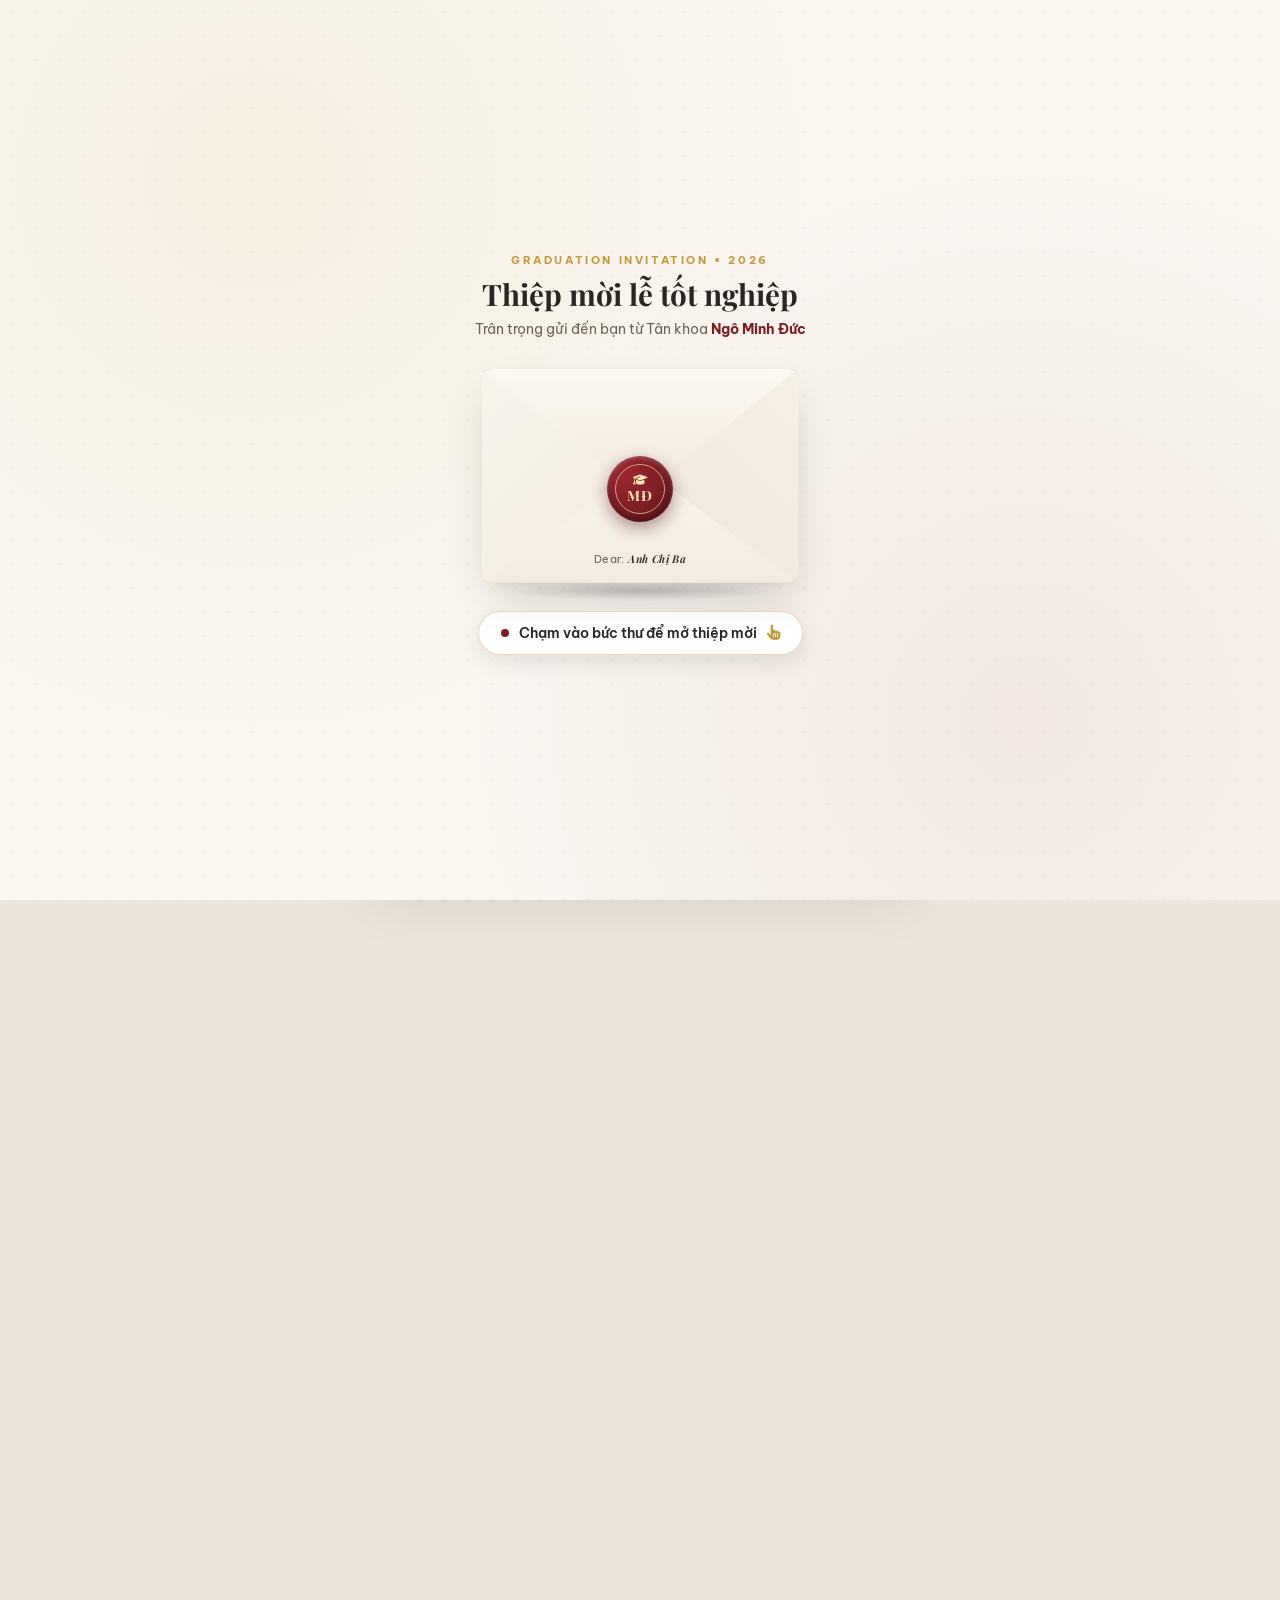
==== anh-chi-ba/index.html @ f5116309 "Tao trang rieng cho Anh Chi Ba va cap nhat trang Anh Chi lon tuoi" ====
<!DOCTYPE html>
<html lang="vi">
<head>
  <meta charset="UTF-8">
  <meta name="viewport" content="width=device-width, initial-scale=1.0, maximum-scale=5.0">
  <title>Thiệp mời lễ tốt nghiệp - Ngô Minh Đức</title>

  <!-- Meta SEO & Khung xem trước liên kết (OpenGraph cho Zalo, Messenger, Facebook, iMessage) -->
  <meta name="description" content="Bốn năm thanh xuân khép lại trong một khoảnh khắc chuyển tua. Trân trọng kính mời Thầy Cô, Gia đình & Bạn bè đến chung vui cùng Tân khoa Ngô Minh Đức tại Đại học HUTECH.">
  <meta name="author" content="Ngô Minh Đức">
  
  <!-- ================================================================================== -->
  <!-- CẤU HÌNH HIỂN THỊ KHUNG XEM TRƯỚC (LINK PREVIEW) TRÊN ZALO, MESSENGER, FACEBOOK:    -->
  <!-- Khi gửi link thiệp lên Zalo/Messenger, hệ thống sẽ tự động hiện khung đẹp như mẫu. -->
  <!-- ================================================================================== -->
  <link rel="canonical" href="https://ngominhduc0203.github.io/thiepmoi-totnghiep/anh-chi-ba/">
  <meta property="og:type" content="website">
  <meta property="og:url" content="https://ngominhduc0203.github.io/thiepmoi-totnghiep/anh-chi-ba/">
  <!-- Dòng 1: Tiêu đề in đậm -->
  <meta property="og:title" content="Graduation Ceremony Ngô Minh Đức | Thiệp mời lễ tốt nghiệp">
  <!-- Dòng 2: Nội dung mô tả ngắn gọn, ý nghĩa -->
  <meta property="og:description" content="Bốn năm thanh xuân khép lại trong một khoảnh khắc chuyển tua. Trân trọng kính mời bạn đến chung vui cùng Minh Đức!">
  <!-- Dòng 3: Tên hiển thị nguồn website -->
  <meta property="og:site_name" content="Thiệp mời lễ tốt nghiệp • Minh Đức K22">
  <!-- Ảnh banner đại diện bức thư tỉ lệ chuẩn 1200x630 hiển thị rộng ngang cân đối (không bị hẹp 1 bên) -->
  <meta property="og:image" content="https://ngominhduc0203.github.io/thiepmoi-totnghiep/images/buc-thu-banner.jpg?v=2026112605">
  <meta property="og:image:secure_url" content="https://ngominhduc0203.github.io/thiepmoi-totnghiep/images/buc-thu-banner.jpg?v=2026112605">
  <meta property="og:image:type" content="image/jpeg">
  <meta property="og:image:width" content="1200">
  <meta property="og:image:height" content="630">
  <meta property="og:image:alt" content="Bức thư mời lễ tốt nghiệp - Tân khoa Ngô Minh Đức">

  <!-- Thẻ hỗ trợ Twitter / Telegram / iMessage -->
  <meta name="twitter:card" content="summary_large_image">
  <meta name="twitter:url" content="https://ngominhduc0203.github.io/thiepmoi-totnghiep/anh-chi-ba/">
  <meta name="twitter:title" content="Graduation Ceremony Ngô Minh Đức | Thiệp mời lễ tốt nghiệp">
  <meta name="twitter:description" content="Bốn năm thanh xuân khép lại trong một khoảnh khắc chuyển tua. Trân trọng kính mời bạn đến chung vui cùng Minh Đức!">
  <meta name="twitter:image" content="https://ngominhduc0203.github.io/thiepmoi-totnghiep/images/buc-thu-banner.jpg?v=2026112605">

  <!-- Favicon -->
  <link rel="icon" href="data:image/svg+xml,<svg xmlns=%22http://www.w3.org/2000/svg%22 viewBox=%220 0 100 100%22><text y=%22.9em%22 font-size=%2290%22>🎓</text></svg>">

  <!-- Google Fonts: Be Vietnam Pro + Playfair Display + Cormorant Garamond + Caveat -->
  <link rel="preconnect" href="https://fonts.googleapis.com">
  <link rel="preconnect" href="https://fonts.gstatic.com" crossorigin>
  <link href="https://fonts.googleapis.com/css2?family=Be+Vietnam+Pro:ital,wght@0,300;0,400;0,500;0,600;0,700;1,400&family=Caveat:wght@500;600;700&family=Cormorant+Garamond:ital,wght@0,400;0,600;0,700;1,400;1,600&family=Playfair+Display:ital,wght@0,400;0,600;0,700;1,400&display=swap" rel="stylesheet">

  <!-- Font Awesome 6 Icons -->
  <link rel="stylesheet" href="https://cdnjs.cloudflare.com/ajax/libs/font-awesome/6.5.1/css/all.min.css">

  <!-- Custom Stylesheet (v=2026112702 để tránh cache CSS cũ) -->
  <link rel="stylesheet" href="../css/style.css?v=2026112702">
</head>
<body class="envelope-locked">

  <!-- Thẻ Nhạc Nền Phát Khi Mở Thiệp Mời -->
  <audio id="bgAudio" src="../audio/nhac-nen.mp3" preload="auto" loop playsinline></audio>

  <!-- Nút Điều Khiển Bật / Tắt Nhạc Nền (Floating Music Button) -->
  <button type="button" id="audioControl" class="audio-control-btn" aria-label="Bật/Tắt nhạc nền" title="Bật / Tắt nhạc nền">
    <div class="music-disc-body">
      <span class="music-disc-icon">
        <i class="fa-solid fa-music"></i>
      </span>
    </div>
    <span class="music-wave-note note-1">♪</span>
    <span class="music-wave-note note-2">♫</span>
  </button>

  <!-- ======================================================== -->
  <!-- MÀN HÌNH PHONG BÌ BỨC THƯ CHỜ MỞ THIỆP (ENVELOPE INTRO)  -->
  <!-- Khách bấm vào phong bì sẽ mở nắp & hiện ra thiệp mời     -->
  <!-- ======================================================== -->
  <div id="envelopeOverlay" class="envelope-overlay" role="dialog" aria-modal="true" aria-label="Bấm để mở thiệp mời tốt nghiệp">
    <div class="envelope-stage">
      
      <!-- Tiêu đề nhỏ phía trên bức thư -->
      <div class="envelope-top-caption">
        <span class="envelope-kicker">GRADUATION INVITATION • 2026</span>
        <h2 class="envelope-heading">Thiệp mời lễ tốt nghiệp</h2>
        <p class="envelope-subheading">Trân trọng gửi đến bạn từ Tân khoa <strong>Ngô Minh Đức</strong></p>
      </div>

      <!-- Khối Bức Thư 3D (Interactive Envelope) -->
      <div id="envelopeCard" class="envelope-wrapper" tabindex="0" role="button" aria-label="Bấm vào bức thư để mở thiệp mời">
        <div class="envelope-shadow"></div>

        <div class="envelope-body">
          <!-- Mặt trong nền phong bì -->
          <div class="envelope-back"></div>

          <!-- Tấm thiệp bên trong nhú nhẹ lên khi mở nắp -->
          <div class="envelope-inner-card">
            <div class="inner-card-border">
              <img src="../images/logo-hutech.png" alt="Logo HUTECH" class="inner-card-logo">
              <span class="inner-card-tag">HUTECH UNIVERSITY • K22</span>
              <p class="inner-card-cursive">Minh Đức's</p>
              <p class="inner-card-title">GRADUATION</p>
              <p class="inner-card-date">19 . 12 . 2026</p>
            </div>
          </div>

          <!-- Nếp gấp 2 bên và mặt trước dưới phong bì -->
          <div class="envelope-pocket-left"></div>
          <div class="envelope-pocket-right"></div>
          <div class="envelope-pocket-bottom">
            <span class="envelope-pocket-to">Dear: <em>Anh Chị Ba</em></span>
          </div>

          <!-- Nắp phong bì (Lật mở 3D lên trên) -->
          <div class="envelope-flap"></div>

          <!-- Con dấu sáp đỏ đô ở chính giữa (Wax Seal) -->
          <div class="wax-seal-btn" aria-hidden="true">
            <div class="wax-seal-ring">
              <span class="wax-seal-icon"><i class="fa-solid fa-graduation-cap"></i></span>
              <span class="wax-seal-text">MĐ</span>
            </div>
          </div>
        </div>
      </div>

      <!-- Hướng dẫn bấm mở -->
      <button type="button" id="openEnvelopeBtn" class="envelope-open-prompt">
        <span class="prompt-pulse-dot"></span>
        <span>Chạm vào bức thư để mở thiệp mời</span>
        <i class="fa-solid fa-hand-pointer prompt-hand-icon"></i>
      </button>

    </div>
  </div>

  <!-- Mobile Wrapper Container -->
  <div class="invitation-container">

    <!-- ======================================================== -->
    <!-- PHẦN 1: THIỆP MỜI CHÍNH VỚI BĂNG RÔN PHỦ XUỐNG (HERO)   -->
    <!-- Thiết kế theo mẫu tham khảo: Băng rôn thả dọc bên phải   -->
    <!-- ======================================================== -->
    <header class="formal-card-section" id="hero">
      
      <!-- KHUNG VIỀN HOA VĂN GÓC VÀNG KIM CỔ ĐIỂN (THEO ẢNH MẪU) -->
      <div class="card-ornate-frame" aria-hidden="true">
        <svg width="0" height="0" style="position:absolute;overflow:hidden;">
          <defs>
            <symbol id="gold-corner-flourish" viewBox="0 0 80 80">
              <path d="M5 62 C5 44 4 20 6 7 C20 5 44 5 62 5" stroke="#CFA355" stroke-width="1.6" stroke-linecap="round" fill="none"/>
              <path d="M11 50 L11 11 L50 11" stroke="#CFA355" stroke-width="0.9" stroke-opacity="0.65" fill="none"/>
              <path d="M11 11 C18 13 24 19 26 26 C19 24 13 18 11 11 Z" fill="#CFA355" fill-opacity="0.82"/>
              <path d="M6 25 C12 24 16 29 14 35 C12 39 7 38 9 32" stroke="#CFA355" stroke-width="1.35" stroke-linecap="round" fill="none"/>
              <path d="M6 42 C11 44 13 49 9 53" stroke="#CFA355" stroke-width="1.2" stroke-linecap="round" fill="none"/>
              <circle cx="9.5" cy="59" r="1.6" fill="#CFA355"/>
              <path d="M25 6 C24 12 29 16 35 14 C39 12 38 7 32 9" stroke="#CFA355" stroke-width="1.35" stroke-linecap="round" fill="none"/>
              <path d="M42 6 C44 11 49 13 53 9" stroke="#CFA355" stroke-width="1.2" stroke-linecap="round" fill="none"/>
              <circle cx="59" cy="9.5" r="1.6" fill="#CFA355"/>
              <path d="M21 15 C27 15 31 18 31 23" stroke="#CFA355" stroke-width="1" stroke-linecap="round" fill="none"/>
              <path d="M15 21 C15 27 18 31 23 31" stroke="#CFA355" stroke-width="1" stroke-linecap="round" fill="none"/>
            </symbol>
            <symbol id="gold-sparkle-star" viewBox="0 0 60 60">
              <line x1="30" y1="2" x2="30" y2="58" stroke="#D9B166" stroke-width="0.8" stroke-opacity="0.45"/>
              <line x1="2" y1="30" x2="58" y2="30" stroke="#D9B166" stroke-width="0.8" stroke-opacity="0.45"/>
              <path d="M30 20 Q31.5 28.5 40 30 Q31.5 31.5 30 40 Q28.5 31.5 20 30 Q28.5 28.5 30 20 Z" fill="#D9B166" fill-opacity="0.72"/>
            </symbol>
          </defs>
        </svg>

        <div class="frame-border-inner"></div>
        <svg class="corner-flourish corner-tl" viewBox="0 0 80 80"><use href="#gold-corner-flourish"/></svg>
        <svg class="corner-flourish corner-tr" viewBox="0 0 80 80"><use href="#gold-corner-flourish"/></svg>
        <svg class="corner-flourish corner-bl" viewBox="0 0 80 80"><use href="#gold-corner-flourish"/></svg>
        <svg class="corner-flourish corner-br" viewBox="0 0 80 80"><use href="#gold-corner-flourish"/></svg>
        <svg class="frame-sparkle sparkle-left" viewBox="0 0 60 60"><use href="#gold-sparkle-star"/></svg>
        <svg class="frame-sparkle sparkle-bottom" viewBox="0 0 60 60"><use href="#gold-sparkle-star"/></svg>
      </div>

      <!-- DẢI BĂNG RÔN PHỦ DỌC XUỐNG BÊN PHẢI (NHƯ ẢNH MẪU) -->
      <aside class="hanging-sash reveal" aria-label="Dải băng tốt nghiệp K22 - Ngô Minh Đức">
        <div class="hanging-sash-ribbon">
          <!-- Biểu tượng ngôi sao ✦ -->
          <div class="sash-top-star">✦</div>
          
          <!-- Huy hiệu HUTECH trên dải băng -->
          <div class="sash-seal">
            <i class="fa-solid fa-graduation-cap"></i>
          </div>
          <span class="sash-school-label">HUTECH</span>

          <!-- Chữ dọc: TÊN TÂN KHOA NGÔ MINH ĐỨC -->
          <div class="sash-vertical-names-wrap">
            <span class="sash-name-vertical">NGÔ MINH ĐỨC</span>
          </div>

          <!-- Chữ dọc nhỏ: Ngành học -->
          <div class="sash-degree-wrap">
            <span class="sash-degree-vertical">Bachelor's Degree in IT • K22</span>
          </div>

          <!-- Nơ/Họa tiết ở đuôi chữ V -->
          <div class="sash-bottom-bow">
            <i class="fa-solid fa-ribbon"></i>
          </div>
        </div>
      </aside>

      <!-- NỘI DUNG TẤM THIỆP PHÍA BÊN TRÁI -->
      <div class="formal-card-content">
        <!-- Logo & Tên Trường -->
        <div class="school-header reveal">
          <!-- Logo HUTECH chính thức do bạn cung cấp -->
          <img src="../images/logo-hutech.png" alt="Logo Đại học HUTECH" class="school-logo-img">
          <div class="school-title-text">
            <h2 class="school-vn">TRƯỜNG ĐẠI HỌC CÔNG NGHỆ TP.HCM</h2>
            <p class="school-en">HUTECH UNIVERSITY</p>
          </div>
        </div>

        <!-- Lời gửi trân trọng -->
        <div class="card-salutation reveal reveal-delay-1">
          <span class="dear-label">Dear</span>
          <span class="recipients-name">Anh Chị Ba</span>
          <div class="dashed-line"></div>
        </div>

        <p class="invite-subtext reveal reveal-delay-1">Thân mời bạn đến dự</p>

        <!-- Tiêu đề Lễ tốt nghiệp (Graduation Ceremony) -->
        <div class="ceremony-headline reveal reveal-delay-2">
          <span class="cursive-name">Minh Đức's</span>
          <h1 class="bold-ceremony-title">GRADUATION</h1>
          <p class="ceremony-year">Ceremony 2026</p>
        </div>

        <!-- Khung thời gian & địa điểm (Theo đúng bố cục ảnh mẫu) -->
        <div class="ceremony-details-box">
          <div class="detail-block reveal reveal-delay-3">
            <span class="block-tag">VÀO LÚC</span>
            <p class="block-main time-range">08:30 SÁNG</p>
            <p class="block-sub day-name">THỨ BẢY</p>
            <p class="block-date">19.12.2026</p>
          </div>

          <div class="detail-block reveal reveal-delay-4">
            <span class="block-tag">TẠI</span>
            <p class="block-main venue-name">KHU E — ĐẠI HỌC HUTECH</p>
            <p class="block-address">10/80c Song Hành Xa Lộ Hà Nội, Tăng Nhơn Phú, TP. Hồ Chí Minh</p>
          </div>
        </div>

        <!-- Lời nhắn chân thành -->
        <p class="invitation-card-note reveal reveal-delay-5">
          "Sự hiện diện và những lời chúc tốt đẹp của bạn sẽ làm cho ngày này trở nên đáng nhớ hơn bao giờ hết!"
        </p>
      </div>
    </header>


    <!-- ======================================================== -->
    <!-- PHẦN 2: ẢNH CHÂN DUNG TỐT NGHIỆP THEO KHUNG MẪU POLAROID -->
    <!-- ======================================================== -->
    <section class="portrait-showcase-section" id="portrait-section">
      
      <!-- Khung ảnh Polaroid cao cấp theo mẫu tham khảo -->
      <div class="polaroid-vintage-container reveal">
        <!-- Băng dính Washi Tape góc trên bên phải -->
        <div class="washi-tape-strip tape-top-right"></div>
        <!-- Băng dính Washi Tape góc dưới bên trái -->
        <div class="washi-tape-strip tape-bottom-left"></div>

        <!-- Trái tim vẽ tay góc dưới bên trái -->
        <div class="doodle-heart-left">
          <svg viewBox="0 0 24 24" width="24" height="24" fill="none" stroke="#2C2623" stroke-width="1.8" stroke-linecap="round" stroke-linejoin="round">
            <path d="M20.84 4.61a5.5 5.5 0 0 0-7.78 0L12 5.67l-1.06-1.06a5.5 5.5 0 0 0-7.78 7.78l1.06 1.06L12 21.23l7.78-7.78 1.06-1.06a5.5 5.5 0 0 0 0-7.78z"></path>
          </svg>
        </div>

        <div class="polaroid-card-vintage">
          <!-- Dòng chữ dọc bên lề trái -->
          <div class="polaroid-left-sidebar">
            <span class="polaroid-vertical-caption">YOU'RE INVITED TO CELEBRATE A MILESTONE WORTH REMEMBERING.</span>
          </div>

          <!-- Khung ảnh chân dung chính -->
          <div class="polaroid-photo-inner">
            <img src="../images/chan-dung.jpg" alt="Chân dung Tân khoa Ngô Minh Đức" class="polaroid-vintage-img" loading="eager">
          </div>

          <!-- Chữ viết tay & Con dấu bưu điện ở lề dưới -->
          <div class="polaroid-bottom-bar">
            <div class="handwritten-wishes">
              <span class="handwritten-line-1">new chapter,</span>
              <span class="handwritten-line-2">new adventures <span class="caption-heart">♡</span></span>
              <span class="handwritten-sub">Tân khoa Ngô Minh Đức • K22 HUTECH</span>
            </div>

            <!-- Con dấu bưu điện tròn (The Next Chapter Awaits • 2026) -->
            <div class="graduation-postal-stamp" aria-label="Con dấu tốt nghiệp 2026">
              <svg viewBox="0 0 100 100" class="postal-stamp-svg">
                <!-- Vòng tròn ngoài nét đứt và vòng trong nét liền -->
                <circle cx="50" cy="50" r="47" fill="none" stroke="#2C2623" stroke-width="1.5" stroke-dasharray="3 2"/>
                <circle cx="50" cy="50" r="41.5" fill="none" stroke="#2C2623" stroke-width="1.1"/>
                
                <!-- Chữ uốn cong: THE NEXT CHAPTER -->
                <path id="stampTextTop" d="M 16,50 A 34,34 0 1,1 84,50" fill="none"/>
                <text font-size="7.5" font-family="'Be Vietnam Pro', sans-serif" font-weight="700" letter-spacing="1.4" fill="#2C2623">
                  <textPath href="#stampTextTop" startOffset="50%" text-anchor="middle">
                    THE NEXT CHAPTER
                  </textPath>
                </text>

                <!-- Chữ uốn cong: AWAITS -->
                <path id="stampTextBottom" d="M 84,50 A 34,34 0 0,1 16,50" fill="none"/>
                <text font-size="7.8" font-family="'Be Vietnam Pro', sans-serif" font-weight="700" letter-spacing="2" fill="#2C2623">
                  <textPath href="#stampTextBottom" startOffset="50%" text-anchor="middle">
                    AWAITS
                  </textPath>
                </text>

                <!-- Hai vạch ngang & class of 2026 -->
                <line x1="24" y1="40" x2="76" y2="40" stroke="#2C2623" stroke-width="0.9"/>
                <text x="50" y="37" text-anchor="middle" font-size="6.5" font-family="'Playfair Display', serif" font-style="italic" fill="#2C2623">class of</text>
                <text x="50" y="58" text-anchor="middle" font-size="17" font-family="'Playfair Display', serif" font-weight="700" letter-spacing="1" fill="#2C2623">2026</text>
                <line x1="24" y1="63" x2="76" y2="63" stroke="#2C2623" stroke-width="0.9"/>
                
                <!-- Ngôi sao nhỏ hai bên -->
                <text x="20" y="53" font-size="6" fill="#2C2623">★</text>
                <text x="76" y="53" font-size="6" fill="#2C2623">★</text>
              </svg>
            </div>
          </div>
        </div>
      </div>

      <!-- Lời ngỏ chân thành -->
      <div class="invitation-letter reveal">
        <div class="letter-stamp reveal">
          <i class="fa-solid fa-envelope-open-text"></i>
        </div>
        <p class="section-badge reveal reveal-delay-1">THƯ MỜI</p>
        <h3 class="section-title reveal reveal-delay-1">Lời ngỏ chân thành</h3>
        <div class="divider-ornament reveal reveal-delay-2">
          <span></span><i class="fa-solid fa-feather-pointed"></i><span></span>
        </div>
        <div class="letter-content">
          <p class="reveal">
            Em xin gửi lời cảm ơn và lòng biết ơn sâu sắc nhất từ tận đáy lòng đến Anh Chị Ba!
          </p>
          <p class="reveal reveal-delay-1">
            Suốt những năm tháng qua, ngoài Ba Mẹ ra thì Anh Chị Ba chính là điểm tựa lớn nhất của em. Cảm ơn Anh Chị đã luôn thương em, cùng Ba Mẹ lo lắng, bảo bọc, chỉ bảo và giúp đỡ em hết lòng cả về vật chất lẫn tinh thần để em có thể yên tâm học hành đến ngày hôm nay.
          </p>
          <p class="highlight-invitation reveal reveal-delay-2">
            Tấm bằng tốt nghiệp này không chỉ là nỗ lực của riêng em, mà còn là công sức và sự hy sinh thầm lặng của Anh Chị Ba dành cho đứa em này. Ngày vui trọng đại của cuộc đời em, em chỉ mong có Anh Chị Ba ở bên để cùng chia sẻ niềm tự hào và hạnh phúc này!
          </p>
        </div>
      </div>

      <!-- ============================================== -->
      <!-- KHUÔN HÌNH THỜI GIAN & LỊCH KỶ NIỆM (CALENDAR) -->
      <!-- Có đường kẻ đứt khúc kiểu cuống vé trên & dưới -->
      <!-- ============================================== -->
      <div class="ceremony-calendar-widget reveal">
        
        <!-- Đường kẻ đứt khúc & rãnh khuyết hai bên ở phía trên -->
        <div class="ticket-perforation ticket-perforation-top" aria-hidden="true">
          <span class="ticket-notch notch-left"></span>
          <span class="ticket-dashed-line"></span>
          <span class="ticket-notch notch-right"></span>
        </div>

        <div class="calendar-ticket-body">
          <!-- Thanh Time to Fly phía trên -->
          <div class="calendar-flight-banner reveal">
            <div class="flight-banner-left">
              <span class="flight-icon"><i class="fa-solid fa-plane-departure"></i></span>
              <div class="flight-banner-divider"></div>
              <div class="flight-banner-text">
                <span class="flight-title">TIME TO FLY</span>
                <span class="flight-subtitle">TOWARDS MY FUTURE</span>
              </div>
            </div>
            <div class="flight-banner-right">
              <span class="flight-symbol heart-symbol"><i class="fa-regular fa-heart"></i></span>
              <span class="flight-symbol star-symbol"><i class="fa-regular fa-star"></i></span>
            </div>
          </div>

          <!-- Cột hiển thị Ngày & Giờ với biểu tượng tròn -->
          <div class="event-time-showcase">
            <!-- Cột Ngày -->
            <div class="time-showcase-col reveal reveal-delay-1">
              <div class="time-col-icon-circle">
                <i class="fa-regular fa-calendar-check"></i>
              </div>
              <span class="time-col-tag">NGÀY</span>
              <p class="time-col-day">Thứ Bảy</p>
              <p class="time-col-date">19.12.2026</p>
            </div>

            <!-- Cột Giờ -->
            <div class="time-showcase-col reveal reveal-delay-2">
              <div class="time-col-icon-circle">
                <i class="fa-regular fa-clock"></i>
              </div>
              <span class="time-col-tag">GIỜ</span>
              <p class="time-col-day">Buổi Sáng</p>
              <p class="time-col-date">08:30</p>
            </div>
          </div>

          <!-- Tờ Lịch Tháng 12 / 2026 -->
          <div class="month-calendar-sheet reveal reveal-delay-2">
            <div class="month-sheet-header">
              <h4 class="month-title">Tháng 12 / 2026</h4>
            </div>
            <div class="month-sheet-divider"></div>

            <!-- Hàng Thứ (T2 đến CN) -->
            <div class="calendar-grid-weekdays">
              <span>T2</span>
              <span>T3</span>
              <span>T4</span>
              <span>T5</span>
              <span>T6</span>
              <span>T7</span>
              <span>CN</span>
            </div>

            <!-- Lưới các ngày trong tháng 12/2026 (Ngày 1 là Thứ Ba) -->
            <div class="calendar-grid-days">
              <!-- Tuần 1: Ngày 1 rơi vào Thứ Ba -->
              <span class="cal-day cal-empty"></span>
              <span class="cal-day">1</span>
              <span class="cal-day">2</span>
              <span class="cal-day">3</span>
              <span class="cal-day">4</span>
              <span class="cal-day">5</span>
              <span class="cal-day">6</span>

              <!-- Tuần 2 -->
              <span class="cal-day">7</span>
              <span class="cal-day">8</span>
              <span class="cal-day">9</span>
              <span class="cal-day">10</span>
              <span class="cal-day">11</span>
              <span class="cal-day">12</span>
              <span class="cal-day">13</span>

              <!-- Tuần 3: Ngày 19 Thứ Bảy có Trái Tim đánh dấu -->
              <span class="cal-day">14</span>
              <span class="cal-day">15</span>
              <span class="cal-day">16</span>
              <span class="cal-day">17</span>
              <span class="cal-day">18</span>
              <span class="cal-day cal-special-day" title="Ngày Lễ Tốt Nghiệp 19/12/2026">
                <span class="cal-heart-badge">
                  <svg viewBox="0 0 32 32" class="cal-heart-svg">
                    <path d="M16 28.5 C16 28.5 2.5 19.5 2.5 10.5 A 7 7 0 0 1 16 7 A 7 7 0 0 1 29.5 10.5 C 29.5 19.5 16 28.5 16 28.5 Z"/>
                  </svg>
                  <span class="cal-heart-text">19</span>
                </span>
              </span>
              <span class="cal-day">20</span>

              <!-- Tuần 4 -->
              <span class="cal-day">21</span>
              <span class="cal-day">22</span>
              <span class="cal-day">23</span>
              <span class="cal-day">24</span>
              <span class="cal-day">25</span>
              <span class="cal-day">26</span>
              <span class="cal-day">27</span>

              <!-- Tuần 5 -->
              <span class="cal-day">28</span>
              <span class="cal-day">29</span>
              <span class="cal-day">30</span>
              <span class="cal-day">31</span>
              <span class="cal-day cal-empty"></span>
              <span class="cal-day cal-empty"></span>
              <span class="cal-day cal-empty"></span>
            </div>
          </div>
        </div>

        <!-- Đường kẻ đứt khúc & rãnh khuyết hai bên ở phía dưới -->
        <div class="ticket-perforation ticket-perforation-bottom" aria-hidden="true">
          <span class="ticket-notch notch-left"></span>
          <span class="ticket-dashed-line"></span>
          <span class="ticket-notch notch-right"></span>
        </div>

      </div>
    </section>

    <!-- ============================================== -->
    <!-- PHẦN 3: SỔ LƯU BÚT (GUESTBOOK)                -->
    <!-- ============================================== -->
    <section class="guestbook-section" id="guestbook">
      <div class="guestbook-header reveal">
        <p class="section-badge">GUESTBOOK</p>
        <h3 class="section-title">Sổ lưu bút</h3>
        <div class="divider-ornament">
          <span></span><i class="fa-solid fa-pen-nib"></i><span></span>
        </div>
        <p class="guestbook-desc">
          Hãy để lại những dòng nhắn nhủ, lời chúc yêu thương để tiếp thêm năng lượng cho hành trình mới của Minh Đức nhé!
        </p>
      </div>

      <!-- Thẻ Form gửi lời chúc -->
      <div class="guestbook-card reveal">
        <form id="wishForm" class="wish-form">
          <!-- Ô nhập tên -->
          <div class="form-group reveal">
            <label for="senderName" class="form-label">
              <i class="fa-regular fa-user"></i> Tên của bạn <span class="required">*</span>
            </label>
            <input 
              type="text" 
              id="senderName" 
              name="name" 
              class="form-input" 
              placeholder="Nhập tên hoặc biệt danh của bạn..." 
              required 
              maxlength="100"
              autocomplete="name"
            >
          </div>

          <!-- Ô nhập lời chúc -->
          <div class="form-group reveal reveal-delay-1">
            <div class="label-with-action">
              <label for="wishMessage" class="form-label">
                <i class="fa-regular fa-comment-dots"></i> Lời chúc của bạn <span class="required">*</span>
              </label>
              <!-- Nút gợi ý lời chúc nhanh (icon bóng đèn) -->
              <button type="button" id="quickWishBtn" class="btn-quick-suggestion" title="Xem gợi ý lời chúc hay">
                <i class="fa-regular fa-lightbulb"></i>
                <span>Gợi ý lời chúc</span>
              </button>
            </div>

            <div class="textarea-wrapper">
              <textarea 
                id="wishMessage" 
                name="message" 
                class="form-textarea" 
                placeholder="Gửi gắm những lời chúc ý nghĩa, lời động viên hoặc kỷ niệm của bạn tới Đức tại đây..." 
                required 
                maxlength="500"
                rows="4"
              ></textarea>
              <!-- Bộ đếm ký tự 0/500 -->
              <div class="char-counter">
                <span id="charCount">0</span>/500
              </div>
            </div>
          </div>

          <!-- Nút Gửi lời chúc -->
          <button type="submit" id="submitWishBtn" class="btn btn-submit reveal reveal-delay-2">
            <i class="fa-solid fa-paper-plane"></i>
            <span class="btn-text">Gửi lời chúc</span>
          </button>
        </form>

        <!-- Thông báo trạng thái gửi -->
        <div id="formAlert" class="form-alert" style="display: none;"></div>
      </div>

      <!-- Modal Gợi ý lời chúc nhanh -->
      <div id="quickWishModal" class="quick-wish-modal">
        <div class="modal-backdrop" id="modalBackdrop"></div>
        <div class="modal-dialog">
          <div class="modal-header">
            <h4><i class="fa-solid fa-lightbulb"></i> Gợi ý lời chúc tốt nghiệp</h4>
            <button type="button" class="btn-close-modal" id="closeModalBtn" aria-label="Đóng">&times;</button>
          </div>
          <div class="modal-body">
            <p class="modal-intro">Bấm vào lời chúc bên dưới để chèn nhanh vào ô nhập:</p>
            <div class="suggestions-list">
              <button type="button" class="suggestion-item">
                🎓 Chúc mừng Minh Đức đã xuất sắc cán đích 4 năm đại học! Chúc bạn sự nghiệp thăng hoa, tự tin chinh phục mọi ước mơ phía trước!
              </button>
              <button type="button" class="suggestion-item">
                ✨ Mừng ngày tân khoa! Chúc bạn bước sang chặng đường mới luôn tràn đầy nhiệt huyết, gặt hái thật nhiều thành công và may mắn!
              </button>
              <button type="button" class="suggestion-item">
                🎉 Cột mốc tuyệt vời! Tự hào về Đức rất nhiều. Chúc người bạn của tui sớm thành công và luôn vững bước trên con đường đã chọn nhé!
              </button>
              <button type="button" class="suggestion-item">
                🚀 Chúc mừng tân kỹ sư/cử nhân tài năng! Chúc công việc thuận lợi, lương thưởng rủng rỉnh và luôn giữ mãi nụ cười rạng rỡ này!
              </button>
              <button type="button" class="suggestion-item">
                🍀 4 năm thanh xuân rực rỡ đã khép lại thật trọn vẹn. Chúc Đức chân cứng đá mềm, mở ra tương lai rạng ngời và hạnh phúc!
              </button>
              <button type="button" class="suggestion-item">
                ❤️ Chúc mừng tân khoa K22 HUTECH! Luôn tự tin vào chính mình và không ngừng tỏa sáng nhé!
              </button>
            </div>
          </div>
        </div>
      </div>
    </section>

    <!-- ============================================== -->
    <!-- PHẦN: BẢN ĐỒ GOOGLE MAPS DẪN ĐƯỜNG             -->
    <!-- ============================================== -->
    <section class="map-section" id="location-map">
      <div class="map-card reveal">
        <div class="map-card-header reveal">
          <div class="map-icon-badge">
            <i class="fa-solid fa-map-location-dot"></i>
          </div>
          <div class="map-header-text">
            <span class="map-badge-tag">BẢN ĐỒ ĐỊA ĐIỂM</span>
            <h3 class="map-card-title">Chỉ đường đến buổi lễ</h3>
          </div>
        </div>

        <div class="map-location-info reveal reveal-delay-1">
          <p class="map-venue-name">Đại học HUTECH Khu E</p>
          <p class="map-venue-address">
            <i class="fa-solid fa-location-dot"></i>
            10/80c Song Hành Xa Lộ Hà Nội, Tăng Nhơn Phú, Hồ Chí Minh, Việt Nam
          </p>
        </div>

        <!-- Khung nhúng Google Maps trực tiếp -->
        <div class="map-embed-wrapper reveal reveal-delay-1">
          <iframe 
            src="https://maps.google.com/maps?q=%C4%90%E1%BA%A1i+H%E1%BB%8Dc+Hutech+Khu+E,+10/80c+Song+H%C3%A0nh+Xa+L%E1%BB%99+H%C3%A0+N%E1%BB%99i,+T%C4%83ng+Nh%C6%A1n+Ph%C3%BA,+H%E1%BB%93+Ch%C3%AD+Minh&t=&z=16&ie=UTF8&iwloc=&output=embed" 
            width="100%" 
            height="260" 
            style="border:0;" 
            allowfullscreen="" 
            loading="lazy" 
            referrerpolicy="no-referrer-when-downgrade"
            title="Bản đồ vị trí Đại học HUTECH Khu E">
          </iframe>
        </div>

        <!-- Nút mở chỉ đường trên ứng dụng Google Maps -->
        <div class="map-actions reveal reveal-delay-2">
          <a href="https://www.google.com/maps/dir/?api=1&destination=%C4%90%E1%BA%A1i+H%E1%BB%8Dc+Hutech+Khu+E,+10/80c+Song+H%C3%A0nh+Xa+L%E1%BB%99+H%C3%A0+N%E1%BB%99i,+T%C4%83ng+Nh%C6%A1n+Ph%C3%BA,+H%E1%BB%93+Ch%C3%AD+Minh" target="_blank" rel="noopener noreferrer" class="btn btn-primary btn-open-map">
            <i class="fa-solid fa-diamond-turn-right"></i>
            <span>Chỉ đường Google Maps</span>
          </a>
        </div>
      </div>
    </section>


    <!-- ============================================== -->
    <!-- PHẦN 4: CHÂN TRANG (FOOTER)                   -->
    <!-- ============================================== -->
    <footer class="footer-section" id="footer">
      <div class="footer-card reveal">
        <!-- Trích dẫn từ dải băng -->
        <div class="footer-quote-wrap reveal">
          <i class="fa-solid fa-quote-left quote-icon"></i>
          <p class="footer-quote">
            "Cảm ơn Ba Mẹ đã dành cả thanh xuân để đổi lấy tương lai cho con"
          </p>
          <span class="quote-signature">— Dải băng tốt nghiệp K22 —</span>
        </div>

        <div class="footer-message reveal reveal-delay-1">
          <p>
            Chân thành cảm ơn sự hiện diện và những tình cảm ấm áp mà quý Thầy Cô, gia đình và bạn bè đã dành cho Đức!
          </p>
        </div>

        <!-- Thông tin liên hệ nhanh -->
        <div class="quick-contact reveal reveal-delay-1">
          <span class="contact-title">KẾT NỐI VỚI ĐỨC:</span>
          <div class="contact-buttons">
            <a href="tel:0377294114" class="contact-btn" title="Gọi điện cho Minh Đức: 0377 294 114">
              <i class="fa-solid fa-phone"></i>
              <span>0377 294 114</span>
            </a>
            <a href="https://zalo.me/0377294114" target="_blank" rel="noopener noreferrer" class="contact-btn zalo-btn" title="Nhắn qua Zalo: 0377 294 114">
              <i class="fa-solid fa-comment-dots"></i>
              <span>Zalo</span>
            </a>
            <a href="https://www.facebook.com/dung.letin.3" target="_blank" rel="noopener noreferrer" class="contact-btn fb-btn" title="Facebook Minh Đức">
              <i class="fa-brands fa-facebook-f"></i>
              <span>Facebook</span>
            </a>
          </div>
        </div>

        <!-- Nút chia sẻ thiệp -->
        <div class="share-invitation reveal reveal-delay-2">
          <button type="button" id="shareBtn" class="btn btn-outline-share">
            <i class="fa-regular fa-clone"></i>
            <span>Sao chép liên kết thiệp</span>
          </button>
        </div>

        <div class="footer-copyright reveal reveal-delay-2">
          <p>© 2026 Ngô Minh Đức • K22 Đại học HUTECH</p>
          <p class="small-tag">Designed with <i class="fa-solid fa-heart heart-beat"></i> for Graduation Day</p>
        </div>
      </div>
    </footer>

  </div>

  <!-- Gợi ý lướt xuống nho nhỏ, thẩm mỹ ở chính giữa góc dưới màn hình -->
  <div id="scrollHint" class="scroll-hint" aria-hidden="true">
    <span class="scroll-hint-text">Lướt xuống</span>
    <span class="scroll-hint-arrows">
      <svg class="scroll-hint-chevron chevron-top" viewBox="0 0 16 8" width="13" height="6.5" fill="none">
        <path d="M1.5 1.5L8 6.5L14.5 1.5" stroke="currentColor" stroke-width="1.4" stroke-linecap="round" stroke-linejoin="round"/>
      </svg>
      <svg class="scroll-hint-chevron chevron-bottom" viewBox="0 0 16 8" width="13" height="6.5" fill="none">
        <path d="M1.5 1.5L8 6.5L14.5 1.5" stroke="currentColor" stroke-width="1.4" stroke-linecap="round" stroke-linejoin="round"/>
      </svg>
    </span>
  </div>

  <!-- Toast notification component -->
  <div id="toastNotification" class="toast-notification"></div>

  <!-- JavaScript (v=2026112604 để tránh cache JS cũ) -->
  <script src="../js/script.js?v=2026112604"></script>
</body>
</html>
---- css/style.css ----
/* ==========================================================================
   THIỆP MỜI TỐT NGHIỆP - TÂN KHOA NGÔ MINH ĐỨC
   Phong cách: Polaroid Beige (Tối giản, ấm áp, tinh tế)
   Lấy cảm hứng từ: https://ivyinvi.com/vi/mau-thiep/demo/polaroid-beige
   ========================================================================== */

/* --------------------------------------------------------------------------
   1. ROOT VARIABLES & THEME
   -------------------------------------------------------------------------- */
:root {
  /* Bảng màu chính */
  --bg-body: #FAF6F0;          /* Nền be sáng ấm áp */
  --bg-card: #FFFFFF;          /* Nền thẻ trắng tinh khôi */
  --bg-card-subtle: #F6F1EA;   /* Nền be nhạt thứ cấp */
  --bg-polaroid: #FFFEFA;      /* Nền khung ảnh polaroid */
  
  /* Màu chữ */
  --text-main: #2C2623;        /* Chữ đen than / nâu sẫm thanh lịch */
  --text-muted: #6C625B;       /* Chữ ghi nâu trầm dịu mắt */
  --text-light: #9B9189;       /* Chữ chú thích nhỏ */

  /* Điểm nhấn */
  --accent-burgundy: #7C1D24;  /* Đỏ rượu sang trọng (tone màu dải băng HUTECH) */
  --accent-gold: #C29B38;      /* Vàng ánh kim dịu */
  --accent-gold-light: #F5ECD5;/* Vàng kem nhạt */
  
  /* Viền & Đổ bóng */
  --border-light: rgba(44, 38, 35, 0.08);
  --border-medium: rgba(44, 38, 35, 0.14);
  --border-gold: rgba(194, 155, 56, 0.35);
  
  --shadow-polaroid: 0 16px 36px -10px rgba(44, 38, 35, 0.14), 0 4px 12px -2px rgba(44, 38, 35, 0.06);
  --shadow-card: 0 10px 30px -8px rgba(44, 38, 35, 0.08);
  --shadow-btn: 0 6px 18px rgba(44, 38, 35, 0.12);

  /* Phông chữ */
  --font-serif: 'Playfair Display', 'Cormorant Garamond', Georgia, serif;
  --font-display: 'Cormorant Garamond', 'Playfair Display', Georgia, serif;
  --font-sans: 'Be Vietnam Pro', -apple-system, BlinkMacSystemFont, 'Segoe UI', Roboto, sans-serif;

  /* Bán kính bo góc */
  --radius-sm: 8px;
  --radius-md: 14px;
  --radius-lg: 20px;
  --radius-xl: 28px;
  --radius-full: 9999px;

  /* Kích thước */
  --container-max-width: 540px;
}

/* --------------------------------------------------------------------------
   2. GLOBAL RESET & BASE STYLES
   -------------------------------------------------------------------------- */
*, *::before, *::after {
  box-sizing: border-box;
  margin: 0;
  padding: 0;
}

html {
  scroll-behavior: smooth;
  font-size: 16px;
  -webkit-font-smoothing: antialiased;
  -moz-osx-font-smoothing: grayscale;
}

body {
  font-family: var(--font-sans);
  background-color: #ECE5DC; /* Nền ngoài cho desktop để tôn khối thiệp ở giữa */
  color: var(--text-main);
  line-height: 1.65;
  min-height: 100vh;
  position: relative;
  overflow-x: hidden;
  display: flex;
  flex-direction: column;
  align-items: center;
}

body.envelope-locked {
  overflow: hidden;
  height: 100vh;
}

/* --------------------------------------------------------------------------
   2B. MÀN HÌNH PHONG BÌ BỨC THƯ (ENVELOPE INTRO OVERLAY)
   -------------------------------------------------------------------------- */
.envelope-overlay {
  position: fixed;
  inset: 0;
  z-index: 9999;
  background-color: #FAF6F0;
  background-image:
    radial-gradient(circle at 20% 20%, rgba(194, 155, 56, 0.08) 0%, transparent 45%),
    radial-gradient(circle at 80% 80%, rgba(124, 29, 36, 0.07) 0%, transparent 45%),
    radial-gradient(rgba(44, 38, 35, 0.04) 1px, transparent 1px);
  background-size: 100% 100%, 100% 100%, 24px 24px;
  display: flex;
  align-items: center;
  justify-content: center;
  padding: 24px 16px;
  transition: opacity 0.95s cubic-bezier(0.22, 1, 0.36, 1), transform 0.95s cubic-bezier(0.22, 1, 0.36, 1);
}

.envelope-overlay.is-fading-out {
  opacity: 0;
  transform: scale(1.04);
  pointer-events: none;
}

.envelope-stage {
  width: 100%;
  max-width: 420px;
  display: flex;
  flex-direction: column;
  align-items: center;
  text-align: center;
  gap: 28px;
}

.envelope-top-caption {
  transition: opacity 0.55s ease, transform 0.55s ease;
}

.envelope-overlay.is-opening .envelope-top-caption,
.envelope-overlay.is-opening .envelope-open-prompt {
  opacity: 0;
  transform: translateY(-10px);
  pointer-events: none;
}

.envelope-kicker {
  display: inline-block;
  font-size: 0.68rem;
  font-weight: 700;
  letter-spacing: 2.6px;
  color: var(--accent-gold);
  text-transform: uppercase;
  margin-bottom: 6px;
}

.envelope-heading {
  font-family: var(--font-serif);
  font-size: 1.85rem;
  font-weight: 700;
  color: var(--text-main);
  line-height: 1.2;
}

.envelope-subheading {
  font-size: 0.88rem;
  color: var(--text-muted);
  margin-top: 6px;
}

.envelope-subheading strong {
  color: var(--accent-burgundy);
  font-weight: 700;
}

/* Khối 3D phong bì */
.envelope-wrapper {
  position: relative;
  width: 316px;
  height: 214px;
  cursor: pointer;
  perspective: 1200px;
  user-select: none;
  -webkit-tap-highlight-color: transparent;
  animation: envelopeFloat 3.4s ease-in-out infinite;
}

.envelope-wrapper:hover {
  animation-play-state: paused;
  transform: translateY(-4px);
}

.envelope-overlay.is-opening .envelope-wrapper {
  animation: none;
}

@keyframes envelopeFloat {
  0%, 100% { transform: translateY(0); }
  50% { transform: translateY(-7px); }
}

.envelope-shadow {
  position: absolute;
  left: 10%;
  right: 10%;
  bottom: -18px;
  height: 20px;
  background: radial-gradient(ellipse at center, rgba(44, 38, 35, 0.22) 0%, transparent 72%);
  border-radius: 50%;
  pointer-events: none;
}

.envelope-body {
  position: relative;
  width: 100%;
  height: 100%;
  border-radius: 10px;
  box-shadow: 0 18px 42px -12px rgba(44, 38, 35, 0.24);
}

.envelope-back {
  position: absolute;
  inset: 0;
  background: linear-gradient(180deg, #E8DFD3 0%, #DFD3C3 100%);
  border-radius: 10px;
  border: 1px solid rgba(44, 38, 35, 0.1);
  z-index: 1;
}

/* Tấm thiệp bên trong phong bì */
.envelope-inner-card {
  position: absolute;
  left: 14px;
  right: 14px;
  top: 10px;
  bottom: 10px;
  background: #FFFEFB;
  border-radius: 8px;
  border: 1px solid rgba(194, 155, 56, 0.35);
  box-shadow: 0 4px 14px rgba(44, 38, 35, 0.12);
  padding: 10px;
  z-index: 2;
  transition: transform 1.1s cubic-bezier(0.16, 1, 0.3, 1) 0.65s;
  display: flex;
}

.envelope-overlay.is-opening .envelope-inner-card {
  transform: translateY(-102px) scale(1.03);
}

.inner-card-border {
  width: 100%;
  border: 1px solid rgba(194, 155, 56, 0.45);
  border-radius: 4px;
  padding: 14px 8px 10px 8px;
  display: flex;
  flex-direction: column;
  align-items: center;
  justify-content: flex-start;
  background: radial-gradient(circle at top, rgba(250, 246, 240, 0.8), #FFFFFF);
}

.inner-card-logo {
  width: 26px;
  height: auto;
  margin-bottom: 4px;
}

.inner-card-tag {
  font-size: 0.56rem;
  font-weight: 700;
  letter-spacing: 1.4px;
  color: var(--text-muted);
}

.inner-card-cursive {
  font-family: var(--font-display);
  font-style: italic;
  font-size: 1.15rem;
  font-weight: 600;
  color: var(--accent-burgundy);
  margin-top: 2px;
  line-height: 1.1;
}

.inner-card-title {
  font-family: var(--font-serif);
  font-size: 1.18rem;
  font-weight: 800;
  letter-spacing: 1px;
  color: var(--text-main);
  line-height: 1.15;
}

.inner-card-date {
  font-size: 0.72rem;
  font-weight: 700;
  letter-spacing: 2px;
  color: var(--accent-gold);
  margin-top: 4px;
}

/* Nếp gấp mặt trước phong bì */
.envelope-pocket-left,
.envelope-pocket-right {
  position: absolute;
  inset: 0;
  z-index: 3;
  pointer-events: none;
}

.envelope-pocket-left {
  background: linear-gradient(135deg, #F8F3EB 0%, #EFE7DC 100%);
  clip-path: polygon(0 0, 54% 52%, 0 100%);
  border-radius: 10px 0 0 10px;
}

.envelope-pocket-right {
  background: linear-gradient(225deg, #F6EFE6 0%, #ECE2D5 100%);
  clip-path: polygon(100% 0, 46% 52%, 100% 100%);
  border-radius: 0 10px 10px 0;
}

.envelope-pocket-bottom {
  position: absolute;
  inset: 0;
  z-index: 3;
  background: linear-gradient(180deg, #FDF9F3 0%, #F4ECE1 100%);
  clip-path: polygon(0 100%, 50% 45%, 100% 100%);
  border-radius: 0 0 10px 10px;
  display: flex;
  align-items: flex-end;
  justify-content: center;
  padding-bottom: 14px;
  pointer-events: none;
  filter: drop-shadow(0 -2px 4px rgba(44, 38, 35, 0.06));
}

.envelope-pocket-to {
  font-size: 0.68rem;
  color: var(--text-muted);
  letter-spacing: 0.4px;
}

.envelope-pocket-to em {
  font-family: var(--font-serif);
  color: var(--text-main);
  font-weight: 600;
}

/* Nắp phong bì 3D */
.envelope-flap {
  position: absolute;
  top: 0;
  left: 0;
  right: 0;
  height: 126px;
  background: linear-gradient(180deg, #FCF8F2 0%, #F1E8DC 100%);
  clip-path: polygon(0 0, 100% 0, 50% 100%);
  border-radius: 10px 10px 0 0;
  transform-origin: top center;
  transform: perspective(1000px) rotateX(0deg);
  z-index: 4;
  transition: transform 0.95s cubic-bezier(0.35, 0, 0.2, 1) 0.18s, z-index 0s linear 0.5s;
  filter: drop-shadow(0 4px 6px rgba(44, 38, 35, 0.1));
}

.envelope-overlay.is-opening .envelope-flap {
  transform: perspective(1000px) rotateX(180deg);
  z-index: 1;
}

/* Con dấu sáp đỏ đô (Wax Seal) */
.wax-seal-btn {
  position: absolute;
  top: 56%;
  left: 50%;
  transform: translate(-50%, -50%);
  width: 66px;
  height: 66px;
  border-radius: 50%;
  background: radial-gradient(circle at 30% 30%, #9E2630 0%, #7C1D24 55%, #4E0D12 100%);
  box-shadow:
    0 6px 16px rgba(78, 13, 18, 0.42),
    inset 0 2px 4px rgba(255, 255, 255, 0.25),
    inset 0 -3px 6px rgba(0, 0, 0, 0.35);
  z-index: 5;
  display: flex;
  align-items: center;
  justify-content: center;
  transition: transform 0.55s ease, opacity 0.55s ease;
  animation: waxPulse 2.4s ease-in-out infinite;
}

.wax-seal-ring {
  width: 50px;
  height: 50px;
  border-radius: 50%;
  border: 1.5px solid rgba(248, 231, 178, 0.65);
  display: flex;
  flex-direction: column;
  align-items: center;
  justify-content: center;
  color: #FCE8B2;
  line-height: 1;
}

.wax-seal-icon {
  font-size: 0.72rem;
  margin-bottom: 2px;
}

.wax-seal-text {
  font-family: var(--font-serif);
  font-size: 0.88rem;
  font-weight: 700;
  letter-spacing: 1px;
}

@keyframes waxPulse {
  0%, 100% { box-shadow: 0 6px 16px rgba(124, 29, 36, 0.4), 0 0 0 0 rgba(124, 29, 36, 0.32); }
  50% { box-shadow: 0 6px 18px rgba(124, 29, 36, 0.5), 0 0 0 12px rgba(124, 29, 36, 0); }
}

.envelope-overlay.is-opening .wax-seal-btn {
  opacity: 0;
  transform: translate(-50%, -50%) scale(1.25);
  animation: none;
}

/* Nút nhắc bấm mở thiệp */
.envelope-open-prompt {
  display: inline-flex;
  align-items: center;
  gap: 10px;
  padding: 12px 22px;
  border-radius: var(--radius-full);
  background-color: #FFFFFF;
  color: var(--text-main);
  font-size: 0.86rem;
  font-weight: 600;
  border: 1px solid var(--border-gold);
  box-shadow: 0 8px 22px rgba(44, 38, 35, 0.1);
  transition: all 0.3s ease;
}

.envelope-open-prompt:hover {
  background-color: var(--accent-burgundy);
  color: #FFFFFF;
  border-color: var(--accent-burgundy);
  transform: translateY(-2px);
}

.prompt-pulse-dot {
  width: 8px;
  height: 8px;
  border-radius: 50%;
  background-color: var(--accent-burgundy);
  animation: pulseDot 1.6s infinite;
}

.envelope-open-prompt:hover .prompt-pulse-dot {
  background-color: #FCE8B2;
}

@keyframes pulseDot {
  0%, 100% { transform: scale(1); opacity: 1; }
  50% { transform: scale(1.5); opacity: 0.45; }
}

.prompt-hand-icon {
  color: var(--accent-gold);
  font-size: 0.95rem;
}

/* Texture nền giấy cổ điển tinh tế */
body::before {
  content: "";
  position: fixed;
  inset: 0;
  background-image: radial-gradient(rgba(44, 38, 35, 0.035) 1px, transparent 0);
  background-size: 24px 24px;
  pointer-events: none;
  z-index: 0;
}

/* Khung hiển thị giao diện kiểu Mobile-first */
.invitation-container {
  width: 100%;
  max-width: var(--container-max-width);
  background-color: var(--bg-body);
  min-height: 100vh;
  position: relative;
  z-index: 1;
  box-shadow: 0 0 50px rgba(44, 38, 35, 0.1);
  display: flex;
  flex-direction: column;
}

img {
  max-width: 100%;
  height: auto;
  display: block;
}

a {
  color: inherit;
  text-decoration: none;
}

button {
  font-family: inherit;
  cursor: pointer;
  border: none;
  outline: none;
}

/* --------------------------------------------------------------------------
   3. AUDIO FLOATING CONTROLLER
   -------------------------------------------------------------------------- */
.audio-control {
  position: fixed;
  top: 24px;
  right: calc(50% - (var(--container-max-width) / 2) + 20px);
  z-index: 1000;
  display: flex;
  align-items: center;
  cursor: pointer;
}

@media (max-width: 600px) {
  .audio-control {
    right: 18px;
    top: 18px;
  }
}

.vinyl-disc {
  width: 44px;
  height: 44px;
  background: linear-gradient(135deg, #2C2623 0%, #171312 100%);
  border-radius: 50%;
  display: flex;
  align-items: center;
  justify-content: center;
  box-shadow: 0 6px 18px rgba(44, 38, 35, 0.25);
  border: 2px solid rgba(255, 255, 255, 0.85);
  position: relative;
  transition: transform 0.3s ease;
}

.vinyl-disc::before {
  content: "";
  position: absolute;
  width: 14px;
  height: 14px;
  border-radius: 50%;
  background: var(--accent-gold);
  border: 2px solid #2C2623;
}

.music-note {
  color: #FFFFFF;
  font-size: 13px;
  z-index: 2;
  transition: opacity 0.3s;
}

.audio-control.is-playing .vinyl-disc {
  animation: spinVinyl 5s linear infinite;
}

.audio-tooltip {
  position: absolute;
  right: 52px;
  background: rgba(44, 38, 35, 0.85);
  color: #FFFFFF;
  font-size: 11px;
  font-weight: 500;
  padding: 4px 10px;
  border-radius: var(--radius-full);
  white-space: nowrap;
  pointer-events: none;
  opacity: 0;
  transform: translateX(10px);
  transition: all 0.3s ease;
}

.audio-control:hover .audio-tooltip {
  opacity: 1;
  transform: translateX(0);
}

@keyframes spinVinyl {
  from { transform: rotate(0deg); }
  to { transform: rotate(360deg); }
}

/* --------------------------------------------------------------------------
   4. POLAROID FRAME SYSTEM
   -------------------------------------------------------------------------- */
.polaroid-frame {
  background-color: var(--bg-polaroid);
  padding: 12px 12px 24px 12px;
  border-radius: var(--radius-md);
  border: 1px solid var(--border-medium);
  box-shadow: var(--shadow-polaroid);
  position: relative;
  transition: transform 0.4s cubic-bezier(0.165, 0.84, 0.44, 1), box-shadow 0.4s ease;
}

.polaroid-frame:hover {
  transform: translateY(-4px);
  box-shadow: 0 20px 42px -10px rgba(44, 38, 35, 0.18);
}

.polaroid-frame .image-wrapper {
  overflow: hidden;
  border-radius: 8px;
  background-color: #F0EAE1;
}

.polaroid-frame img {
  width: 100%;
  object-fit: cover;
  transition: transform 0.6s ease;
}

.polaroid-frame:hover img {
  transform: scale(1.02);
}

.polaroid-caption {
  margin-top: 14px;
  text-align: center;
}

.caption-quote {
  font-family: var(--font-display);
  font-size: 1.1rem;
  font-style: italic;
  color: var(--accent-burgundy);
  letter-spacing: 0.5px;
}

.caption-handwritten {
  font-family: var(--font-serif);
  font-size: 1.25rem;
  font-weight: 600;
  color: var(--text-main);
  letter-spacing: 0.5px;
}

/* Ghim kim loại trên Polaroid */
.polaroid-pin {
  position: absolute;
  top: -10px;
  left: 50%;
  transform: translateX(-50%);
  width: 20px;
  height: 20px;
  background: radial-gradient(circle at 35% 35%, #e6d3a3, #a67c2e);
  border-radius: 50%;
  box-shadow: 0 4px 8px rgba(0, 0, 0, 0.25);
  border: 1px solid rgba(255, 255, 255, 0.6);
  z-index: 10;
}

/* Băng dính Washi Tape góc ảnh */
.tape-effect {
  position: absolute;
  width: 70px;
  height: 22px;
  background: rgba(229, 218, 203, 0.7);
  box-shadow: 0 1px 3px rgba(44, 38, 35, 0.1);
  z-index: 5;
}

.tape-effect.top-left {
  top: -8px;
  left: 12px;
  transform: rotate(-10deg);
}

/* --------------------------------------------------------------------------
   5. THIỆP MỜI TRANG TRỌNG VỚI BĂNG RÔN PHỦ XUỐNG (THEO MẪU THAM KHẢO)
   -------------------------------------------------------------------------- */
.formal-card-section {
  position: relative;
  background-color: var(--bg-card);
  /* Vân nền hoa văn chìm tinh tế như giấy lụa dập nổi */
  background-image: 
    radial-gradient(circle at 10% 20%, rgba(194, 155, 56, 0.04) 0%, transparent 40%),
    radial-gradient(circle at 90% 80%, rgba(124, 29, 36, 0.04) 0%, transparent 40%),
    radial-gradient(rgba(44, 38, 35, 0.04) 1px, transparent 1px);
  background-size: 100% 100%, 100% 100%, 20px 20px;
  padding: 46px 20px 50px 38px;
  border-bottom: 1.5px solid var(--border-medium);
  box-shadow: 0 10px 30px rgba(44, 38, 35, 0.06);
  overflow: hidden;
}

/* ==========================================================================
   KHUNG VIỀN HOA VĂN VÀNG KIM CỔ ĐIỂN QUANH THIỆP (THEO ẢNH MẪU)
   ========================================================================== */
.card-ornate-frame {
  position: absolute;
  inset: 0;
  pointer-events: none;
  z-index: 6;
}

.frame-border-inner {
  position: absolute;
  inset: 14px;
  border: 1px solid rgba(207, 163, 85, 0.35);
  box-shadow: inset 0 0 0 4px rgba(255, 255, 255, 0), inset 0 0 0 5px rgba(207, 163, 85, 0.16);
}

.corner-flourish {
  position: absolute;
  width: 68px;
  height: 68px;
  opacity: 0.92;
}

.corner-tl {
  top: 8px;
  left: 8px;
}

.corner-tr {
  top: 8px;
  right: 8px;
  transform: scaleX(-1);
}

.corner-bl {
  bottom: 8px;
  left: 8px;
  transform: scaleY(-1);
}

.corner-br {
  bottom: 8px;
  right: 8px;
  transform: scale(-1, -1);
}

.frame-sparkle {
  position: absolute;
  width: 44px;
  height: 44px;
  opacity: 0.55;
}

.sparkle-left {
  left: 4px;
  top: 52%;
  transform: translateY(-50%);
}

.sparkle-bottom {
  right: 36px;
  bottom: 18px;
  width: 38px;
  height: 38px;
}

/* ==========================================================================
   DẢI BĂNG RÔN PHỦ DỌC XUỐNG BÊN PHẢI (CHÍNH XÁC THEO ẢNH MẪU)
   ========================================================================== */
.hanging-sash {
  position: absolute;
  top: 0;
  right: 16px;
  width: 78px;
  height: 520px;
  z-index: 25;
  filter: drop-shadow(-8px 14px 22px rgba(44, 38, 35, 0.38));
  transition: transform 1.25s cubic-bezier(0.22, 1, 0.36, 1), opacity 1.05s ease;
}

.hanging-sash.reveal {
  transform: translateY(-30px) scale(1);
}

.hanging-sash.reveal.active {
  transform: translateY(0) scale(1);
}

.hanging-sash:hover {
  transform: translateY(2px);
}

.hanging-sash-ribbon {
  width: 100%;
  height: 100%;
  position: relative;
  background: linear-gradient(135deg, #852028 0%, #5D1217 55%, #420A0E 100%);
  /* Đuôi nơ vát nhọn hình chữ V kinh điển */
  clip-path: polygon(0 0, 100% 0, 100% calc(100% - 24px), 50% 100%, 0 calc(100% - 24px));
  border-left: 2px solid #D4AF37;
  border-right: 2px solid #D4AF37;
  box-shadow: inset 1px 0 0 #FCE8B2, inset -1px 0 0 #FCE8B2;
  display: flex;
  flex-direction: column;
  align-items: center;
  padding: 16px 4px 34px 4px;
  overflow: hidden;
}

/* Hiệu ứng sóng bóng satin chạy dọc dải băng */
.hanging-sash-ribbon::before {
  content: "";
  position: absolute;
  inset: 0;
  background: linear-gradient(
    90deg,
    rgba(255, 255, 255, 0.22) 0%,
    rgba(255, 255, 255, 0.05) 25%,
    rgba(0, 0, 0, 0.25) 75%,
    rgba(255, 255, 255, 0.18) 100%
  );
  pointer-events: none;
}

/* Ngôi sao lấp lánh ở đỉnh băng rôn */
.sash-top-star {
  color: #F8E7B2;
  font-size: 1.45rem;
  line-height: 1;
  margin-bottom: 6px;
  text-shadow: 0 0 8px rgba(212, 175, 55, 0.8);
}

/* Huy hiệu tròn ở đầu dải băng */
.sash-seal {
  width: 34px;
  height: 34px;
  border-radius: 50%;
  border: 1.5px solid #D4AF37;
  box-shadow: 0 2px 6px rgba(0, 0, 0, 0.3), inset 0 0 4px rgba(212, 175, 55, 0.5);
  display: flex;
  align-items: center;
  justify-content: center;
  color: #F8E7B2;
  font-size: 1rem;
  margin-bottom: 4px;
  background: rgba(0, 0, 0, 0.25);
}

.sash-school-label {
  font-size: 0.62rem;
  font-weight: 700;
  letter-spacing: 1.8px;
  color: #E8D3BF;
  text-transform: uppercase;
  margin-bottom: 14px;
  text-shadow: 0 1px 2px rgba(0, 0, 0, 0.6);
}

/* Chữ dọc: Tên tân khoa NGÔ MINH ĐỨC */
.sash-vertical-names-wrap {
  margin: 6px 0;
}

.sash-name-vertical {
  writing-mode: vertical-rl;
  text-orientation: mixed;
  font-family: var(--font-serif);
  font-size: 0.95rem;
  font-weight: 700;
  letter-spacing: 3.5px;
  color: #FCE8B2;
  text-shadow: 0 1px 3px rgba(0, 0, 0, 0.7);
  display: block;
}

/* Chữ dọc nhỏ: Ngành học */
.sash-degree-wrap {
  margin-top: 10px;
}

.sash-degree-vertical {
  writing-mode: vertical-rl;
  text-orientation: mixed;
  font-family: var(--font-sans);
  font-size: 0.62rem;
  font-weight: 500;
  font-style: italic;
  letter-spacing: 1.8px;
  color: #D8C3B0;
  display: block;
  opacity: 0.95;
}

/* Nơ / Họa tiết ở đuôi chữ V */
.sash-bottom-bow {
  color: #D4AF37;
  font-size: 1.15rem;
  margin-top: auto;
  padding-bottom: 10px;
  filter: drop-shadow(0 1px 2px rgba(0, 0, 0, 0.5));
}

/* ==========================================================================
   NỘI DUNG TẤM THIỆP PHÍA BÊN TRÁI (THEO ĐÚNG BỐ CỤC ẢNH MẪU)
   ========================================================================== */
.formal-card-content {
  position: relative;
  z-index: 22;
  width: calc(100% - 88px); /* Nhường không gian bên phải cho dải băng rôn */
  text-align: left;
}

/* Header trường đại học */
.school-header {
  display: flex;
  align-items: center;
  gap: 10px;
  margin-bottom: 14px;
}

.school-logo-img {
  width: 38px;
  height: auto;
  max-height: 44px;
  object-fit: contain;
  flex-shrink: 0;
  filter: drop-shadow(0 2px 4px rgba(0, 0, 0, 0.08));
}

.school-logo-badge {
  width: 34px;
  height: 34px;
  border-radius: 50%;
  background: var(--bg-card-subtle);
  border: 1px solid var(--border-gold);
  color: var(--accent-burgundy);
  display: flex;
  align-items: center;
  justify-content: center;
  font-size: 1rem;
  flex-shrink: 0;
}

.school-vn {
  font-size: 0.76rem;
  font-weight: 700;
  color: var(--text-main);
  letter-spacing: 0.3px;
  line-height: 1.3;
}

.school-en {
  font-size: 0.62rem;
  font-weight: 600;
  color: var(--text-muted);
  letter-spacing: 1.5px;
  text-transform: uppercase;
}

/* Lời gửi Dear... */
.card-salutation {
  display: inline-flex;
  flex-direction: column;
  margin: 10px 0 12px 0;
}

.dear-label {
  font-family: var(--font-serif);
  font-size: 1.15rem;
  font-style: italic;
  font-weight: 600;
  color: var(--text-main);
}

.recipients-name {
  font-size: 0.95rem;
  font-weight: 600;
  color: var(--text-main);
  margin-top: 2px;
}

.dashed-line {
  width: 100%;
  height: 1px;
  border-bottom: 1.5px dashed rgba(44, 38, 35, 0.35);
  margin-top: 4px;
}

.invite-subtext {
  font-size: 0.88rem;
  color: var(--text-muted);
  margin: 6px 0 10px 0;
  font-weight: 500;
}

/* Tiêu đề Lễ tốt nghiệp (Minh Đức's GRADUATION) */
.ceremony-headline {
  margin: 12px 0 18px 0;
}

.cursive-name {
  font-family: var(--font-display);
  font-size: 2.2rem;
  font-style: italic;
  font-weight: 600;
  color: var(--accent-burgundy);
  line-height: 1.1;
  display: block;
}

.bold-ceremony-title {
  font-family: var(--font-serif);
  font-size: 2.35rem;
  font-weight: 800;
  letter-spacing: 1px;
  color: var(--text-main);
  line-height: 1.05;
  margin: 2px 0;
}

.ceremony-year {
  font-size: 1.05rem;
  font-weight: 500;
  letter-spacing: 2.5px;
  color: var(--text-muted);
  text-transform: uppercase;
  margin-top: 4px;
}

/* Khung chi tiết thời gian & địa điểm */
.ceremony-details-box {
  margin: 18px 0 16px 0;
  display: flex;
  flex-direction: column;
  gap: 16px;
}

.detail-block {
  display: flex;
  flex-direction: column;
  gap: 2px;
}

.block-tag {
  font-size: 0.68rem;
  font-weight: 700;
  letter-spacing: 2px;
  color: var(--text-light);
  text-transform: uppercase;
}

.block-main {
  font-size: 0.95rem;
  font-weight: 700;
  color: var(--text-main);
  line-height: 1.35;
}

.time-range {
  font-size: 1rem;
}

.day-name {
  font-size: 0.95rem;
  font-weight: 700;
  color: var(--accent-burgundy);
  letter-spacing: 0.5px;
}

.block-date {
  font-family: var(--font-serif);
  font-size: 1.15rem;
  font-weight: 700;
  color: var(--text-main);
}

.venue-name {
  font-size: 0.88rem;
  line-height: 1.35;
}

.block-address {
  font-size: 0.78rem;
  color: var(--text-muted);
  line-height: 1.45;
  margin-top: 2px;
}

.invitation-card-note {
  font-size: 0.82rem;
  font-style: italic;
  color: var(--text-muted);
  line-height: 1.6;
  margin-top: 14px;
  border-left: 2px solid var(--accent-gold);
  padding-left: 8px;
}

.hero-quick-actions {
  display: flex;
  gap: 10px;
  margin-top: 18px;
  flex-wrap: wrap;
}

.btn-card-map, .btn-card-photo {
  display: inline-flex;
  align-items: center;
  gap: 6px;
  padding: 8px 14px;
  border-radius: var(--radius-full);
  font-size: 0.78rem;
  font-weight: 600;
  transition: all 0.25s ease;
}

.btn-card-map {
  background-color: #2C2623;
  color: #FFFFFF;
}

.btn-card-map:hover {
  background-color: #171312;
  transform: translateY(-1px);
}

.btn-card-photo {
  background-color: #FAF4EE;
  color: var(--text-main);
  border: 1px solid var(--border-medium);
}

.btn-card-photo:hover {
  background-color: #F1E7DD;
  transform: translateY(-1px);
}

/* ==========================================================================
   PHẦN 2: KHUNG ẢNH POLAROID VINTAGE CAO CẤP (THEO ĐÚNG ẢNH MẪU)
   ========================================================================== */
.portrait-showcase-section {
  padding: 30px 12px 20px 12px;
  display: flex;
  flex-direction: column;
  align-items: center;
  gap: 24px;
  width: 100%;
}

/* Wrapper chứa toàn bộ khung ảnh phóng sát mí viền */
.polaroid-vintage-container {
  width: 100%;
  max-width: calc(100% - 8px); /* Phóng khung sát mí viền hai bên */
  position: relative;
  margin: 8px 0;
}

/* Thẻ Polaroid Vintage mở rộng */
.polaroid-card-vintage {
  background-color: #FFFFFF;
  background-image: 
    radial-gradient(rgba(44, 38, 35, 0.02) 1px, transparent 1px);
  background-size: 16px 16px;
  border-radius: 4px;
  box-shadow: 
    0 16px 38px -8px rgba(44, 38, 35, 0.16),
    0 4px 12px rgba(44, 38, 35, 0.08);
  border: 1px solid rgba(44, 38, 35, 0.08);
  /* Lề mỏng sát viền nhưng đủ khoảng cho chữ dọc bên trái */
  padding: 12px 12px 20px 30px;
  position: relative;
  transition: transform 0.4s cubic-bezier(0.165, 0.84, 0.44, 1), box-shadow 0.4s ease;
}

.polaroid-card-vintage:hover {
  transform: translateY(-3px);
  box-shadow: 
    0 22px 48px -10px rgba(44, 38, 35, 0.22),
    0 8px 18px rgba(44, 38, 35, 0.1);
}

/* BĂNG DÍNH KRAFT WASHI TAPE HAI GÓC */
.washi-tape-strip {
  position: absolute;
  width: 82px;
  height: 28px;
  background-color: rgba(206, 178, 142, 0.75);
  background-image: 
    repeating-linear-gradient(45deg, transparent, transparent 4px, rgba(255, 255, 255, 0.14) 4px, rgba(255, 255, 255, 0.14) 8px);
  z-index: 10;
  box-shadow: 0 1px 4px rgba(44, 38, 35, 0.15);
  backdrop-filter: blur(1px);
  clip-path: polygon(
    0% 4%, 4% 0%, 96% 0%, 100% 4%,
    98% 18%, 100% 32%, 97% 48%, 100% 64%, 98% 80%, 100% 96%, 96% 100%,
    4% 100%, 0% 96%, 2% 80%, 0% 64%, 3% 48%, 0% 32%, 2% 16%
  );
}

/* Băng dính góc trên bên phải */
.tape-top-right {
  top: -10px;
  right: -8px;
  transform: rotate(32deg);
}

/* Băng dính góc dưới bên trái */
.tape-bottom-left {
  bottom: -10px;
  left: -8px;
  transform: rotate(-32deg);
}

/* Trái tim vẽ tay doodle góc dưới bên trái */
.doodle-heart-left {
  position: absolute;
  bottom: 22px;
  left: -14px;
  z-index: 12;
  transform: rotate(-18deg);
  opacity: 0.85;
  filter: drop-shadow(0 1px 2px rgba(0, 0, 0, 0.1));
}

/* DÒNG CHỮ DỌC BÊN LỀ TRÁI POLAROID */
.polaroid-left-sidebar {
  position: absolute;
  left: 3px;
  top: 12px;
  bottom: 84px;
  width: 24px;
  display: flex;
  align-items: center;
  justify-content: center;
  pointer-events: none;
}

.polaroid-vertical-caption {
  writing-mode: vertical-rl;
  transform: rotate(180deg);
  font-family: var(--font-sans);
  font-size: 0.46rem;
  font-weight: 600;
  letter-spacing: 2px;
  color: #7A7068;
  text-transform: uppercase;
  white-space: nowrap;
  display: block;
}

/* KHUNG ẢNH CHÍNH (ĐÚNG TỶ LỆ DỌC 2:3 CỦA ẢNH CHÂN DUNG, KHÔNG BỊ CẮT) */
.polaroid-photo-inner {
  width: 100%;
  aspect-ratio: 682 / 1024; /* Khớp chuẩn tỷ lệ 2:3 gốc của ảnh 682x1024 */
  overflow: hidden;
  border-radius: 2px;
  background-color: #EFE8DC;
  border: 1px solid rgba(44, 38, 35, 0.08);
  position: relative;
}

.polaroid-vintage-img {
  width: 100%;
  height: 100%;
  object-fit: cover;
  object-position: center top;
  transition: transform 0.6s ease;
}

.polaroid-card-vintage:hover .polaroid-vintage-img {
  transform: scale(1.02);
}

/* KHUNG CHỮ VIẾT TAY & CON DẤU LỀ DƯỚI */
.polaroid-bottom-bar {
  margin-top: 14px;
  position: relative;
  min-height: 80px;
  display: flex;
  align-items: center;
  justify-content: space-between;
}

/* Lời chúc viết tay (new chapter, new adventures ♡) */
.handwritten-wishes {
  display: flex;
  flex-direction: column;
  text-align: left;
  padding-left: 2px;
  max-width: calc(100% - 80px); /* Nhường chỗ cho con dấu bên phải */
  z-index: 2;
}

.handwritten-line-1 {
  font-family: 'Caveat', 'Playfair Display', cursive, serif;
  font-size: 1.65rem;
  font-weight: 600;
  color: var(--text-main);
  line-height: 1.1;
  letter-spacing: 0.5px;
}

.handwritten-line-2 {
  font-family: 'Caveat', 'Playfair Display', cursive, serif;
  font-size: 1.55rem;
  font-weight: 600;
  color: var(--text-main);
  line-height: 1.15;
  margin-left: 14px;
}

.caption-heart {
  font-size: 1.25rem;
  margin-left: 4px;
  color: var(--accent-burgundy);
  display: inline-block;
  transform: translateY(-1px);
}

.handwritten-sub {
  font-size: 0.72rem;
  font-weight: 600;
  letter-spacing: 0.8px;
  color: var(--text-muted);
  text-transform: uppercase;
  margin-top: 6px;
  display: block;
}

/* CON DẤU BƯU ĐIỆN TỐT NGHIỆP TRÒN (THE NEXT CHAPTER AWAITS) */
.graduation-postal-stamp {
  position: absolute;
  right: -6px;
  bottom: -4px;
  width: 82px;
  height: 82px;
  transform: rotate(12deg);
  opacity: 0.88;
  pointer-events: none;
  z-index: 5;
  transition: transform 0.3s ease;
}

.polaroid-card-vintage:hover .graduation-postal-stamp {
  transform: rotate(6deg) scale(1.04);
}

.postal-stamp-svg {
  width: 100%;
  height: 100%;
  filter: drop-shadow(0 1px 1px rgba(0, 0, 0, 0.08));
}

/* --------------------------------------------------------------------------
   6. INVITATION & EVENT DETAILS SECTION
   -------------------------------------------------------------------------- */
.invitation-section {
  padding: 24px 20px 40px 20px;
  display: flex;
  flex-direction: column;
  align-items: center;
  gap: 30px;
}

/* Thư mời */
.invitation-letter {
  background-color: var(--bg-card);
  padding: 32px 24px;
  border-radius: var(--radius-lg);
  border: 1px solid var(--border-light);
  box-shadow: var(--shadow-card);
  width: 100%;
  position: relative;
  text-align: center;
}

.letter-stamp {
  width: 36px;
  height: 36px;
  border-radius: 50%;
  background-color: var(--accent-gold-light);
  color: var(--accent-gold);
  display: flex;
  align-items: center;
  justify-content: center;
  margin: 0 auto 12px auto;
  font-size: 1rem;
}

.section-title {
  font-family: var(--font-serif);
  font-size: 1.9rem;
  font-weight: 700;
  color: var(--text-main);
  letter-spacing: -0.3px;
}

.divider-ornament {
  display: flex;
  align-items: center;
  justify-content: center;
  gap: 14px;
  margin: 12px auto 20px auto;
}

.divider-ornament span {
  width: 40px;
  height: 1px;
  background-color: var(--border-medium);
}

.divider-ornament i {
  color: var(--accent-gold);
  font-size: 0.9rem;
}

.letter-content {
  text-align: justify;
  font-size: 0.95rem;
  color: var(--text-muted);
  line-height: 1.8;
}

.letter-content p {
  margin-bottom: 14px;
  text-indent: 1.5em;
}

.letter-content .highlight-invitation {
  text-indent: 0;
  text-align: center;
  font-family: var(--font-display);
  font-size: 1.15rem;
  font-style: italic;
  font-weight: 600;
  color: var(--accent-burgundy);
  margin-top: 18px;
  padding: 12px 14px;
  background-color: #FAF4EE;
  border-radius: var(--radius-sm);
  border-left: 3px solid var(--accent-burgundy);
  line-height: 1.6;
  text-wrap: balance;
}

/* ==========================================================================
   KHUÔN HÌNH THỜI GIAN & LỊCH KỶ NIỆM (CALENDAR WIDGET)
   Kiểu cuống vé có đường kẻ đứt khúc & rãnh khuyết hai bên ở trên & dưới
   ========================================================================== */
.ceremony-calendar-widget {
  width: 100%;
  margin-top: 4px;
  background-color: var(--bg-card);
  border-radius: var(--radius-lg);
  border: 1px solid var(--border-light);
  box-shadow: var(--shadow-card);
  padding: 16px 0;
  position: relative;
  overflow: hidden;
  display: flex;
  flex-direction: column;
  align-items: center;
}

/* Đường kẻ đứt khúc & rãnh khuyết hai bên mép thiệp như ảnh mẫu */
.ticket-perforation {
  width: 100%;
  display: flex;
  align-items: center;
  position: relative;
  z-index: 2;
}

.ticket-perforation-top {
  margin-bottom: 18px;
}

.ticket-perforation-bottom {
  margin-top: 18px;
}

.ticket-notch {
  width: 20px;
  height: 20px;
  border-radius: 50%;
  background-color: var(--bg-body);
  flex-shrink: 0;
  box-shadow: inset 0 0 0 1px var(--border-light);
}

.notch-left {
  margin-left: -10px;
}

.notch-right {
  margin-right: -10px;
}

.ticket-dashed-line {
  flex: 1;
  height: 1px;
  border-top: 2px dashed rgba(44, 38, 35, 0.16);
  margin: 0 6px;
}

.calendar-ticket-body {
  width: 100%;
  padding: 6px 22px;
  display: flex;
  flex-direction: column;
  align-items: center;
}

/* 1. Thanh Time to Fly phía trên (Pill Banner) */
.calendar-flight-banner {
  width: 100%;
  max-width: 320px;
  background: linear-gradient(135deg, #2C2623 0%, #191412 100%);
  border-radius: var(--radius-full);
  padding: 12px 20px;
  display: flex;
  align-items: center;
  justify-content: space-between;
  box-shadow: 0 6px 20px rgba(44, 38, 35, 0.18);
  border: 1px solid rgba(212, 175, 55, 0.35);
  margin-bottom: 22px;
}

.flight-banner-left {
  display: flex;
  align-items: center;
  gap: 12px;
}

.flight-icon {
  color: #D4AF37;
  font-size: 1.25rem;
  display: flex;
  align-items: center;
  filter: drop-shadow(0 1px 2px rgba(0, 0, 0, 0.5));
}

.flight-banner-divider {
  width: 1px;
  height: 24px;
  background: rgba(212, 175, 55, 0.4);
}

.flight-banner-text {
  display: flex;
  flex-direction: column;
  text-align: left;
}

.flight-title {
  font-family: var(--font-sans);
  font-size: 0.8rem;
  font-weight: 700;
  letter-spacing: 1.8px;
  color: #F8E7B2;
  line-height: 1.15;
}

.flight-subtitle {
  font-size: 0.58rem;
  font-weight: 600;
  letter-spacing: 1.2px;
  color: #CDB896;
  text-transform: uppercase;
  margin-top: 2px;
}

.flight-banner-right {
  display: flex;
  align-items: center;
  gap: 8px;
  color: #D4AF37;
}

.flight-symbol {
  font-size: 1.05rem;
  display: flex;
  align-items: center;
  transition: transform 0.3s ease;
}

.heart-symbol {
  font-size: 1.1rem;
}

.star-symbol {
  font-size: 1.15rem;
}

/* 2. Hai cột Ngày & Giờ */
.event-time-showcase {
  width: 100%;
  display: grid;
  grid-template-columns: 1fr 1fr;
  gap: 16px;
  margin-bottom: 22px;
  text-align: center;
}

.time-showcase-col {
  display: flex;
  flex-direction: column;
  align-items: center;
}

.time-col-icon-circle {
  width: 44px;
  height: 44px;
  border-radius: 50%;
  background: #F4EBE1;
  border: 1px solid var(--border-medium);
  display: flex;
  align-items: center;
  justify-content: center;
  color: var(--accent-burgundy);
  font-size: 1.15rem;
  margin-bottom: 6px;
  box-shadow: 0 2px 6px rgba(44, 38, 35, 0.06);
}

.time-col-tag {
  font-size: 0.68rem;
  font-weight: 700;
  letter-spacing: 2px;
  color: var(--accent-gold);
  text-transform: uppercase;
  margin-bottom: 4px;
}

.time-col-day {
  font-size: 1.2rem;
  font-weight: 700;
  color: var(--text-main);
  line-height: 1.2;
}

.time-col-date {
  font-family: var(--font-serif);
  font-size: 1.7rem;
  font-weight: 800;
  color: var(--accent-burgundy);
  letter-spacing: -0.5px;
  line-height: 1.15;
  margin-top: 4px;
}

/* 3. Tờ lịch Tháng 11 / 2026 */
.month-calendar-sheet {
  width: 100%;
  max-width: 320px;
  background: #FFFFFF;
  border: 1.5px solid #E2D9CF;
  border-radius: 20px;
  padding: 20px 18px 24px 18px;
  box-shadow: 0 8px 26px rgba(44, 38, 35, 0.08);
  position: relative;
}

.month-sheet-header {
  text-align: center;
}

.month-title {
  font-family: var(--font-serif);
  font-size: 1.25rem;
  font-weight: 700;
  color: var(--text-main);
  letter-spacing: 0.3px;
  margin: 0;
}

.month-sheet-divider {
  width: 100%;
  height: 1.5px;
  background: #2C2623;
  opacity: 0.15;
  margin: 14px 0 16px 0;
}

.calendar-grid-weekdays {
  display: grid;
  grid-template-columns: repeat(7, 1fr);
  text-align: center;
  font-size: 0.78rem;
  font-weight: 700;
  color: #B8966B;
  letter-spacing: 0.5px;
  margin-bottom: 12px;
}

.calendar-grid-days {
  display: grid;
  grid-template-columns: repeat(7, 1fr);
  row-gap: 10px;
  column-gap: 2px;
  text-align: center;
  font-size: 0.88rem;
  font-weight: 600;
  color: var(--text-main);
}

.cal-day {
  height: 32px;
  display: flex;
  align-items: center;
  justify-content: center;
  position: relative;
  border-radius: 50%;
}

.cal-empty {
  visibility: hidden;
  pointer-events: none;
}

/* Ngày đặc biệt 19/11 có huy hiệu Trái tim */
.cal-special-day {
  position: relative;
  z-index: 2;
}

.cal-heart-badge {
  position: relative;
  width: 34px;
  height: 34px;
  display: flex;
  align-items: center;
  justify-content: center;
  cursor: pointer;
  transition: transform 0.25s ease;
}

.cal-heart-badge:hover {
  transform: scale(1.15);
}

.cal-heart-svg {
  position: absolute;
  inset: 0;
  width: 100%;
  height: 100%;
  fill: var(--accent-burgundy);
  filter: drop-shadow(0 3px 6px rgba(114, 27, 43, 0.35));
}

.cal-heart-text {
  position: relative;
  z-index: 2;
  color: #FFFFFF;
  font-family: var(--font-sans);
  font-weight: 800;
  font-size: 0.82rem;
  margin-top: -1px;
}

/* Thẻ Dải Băng Kỷ Niệm & Lời Tri Ân Ba Mẹ */
.sash-keepsake-badge {
  width: 100%;
  background: linear-gradient(135deg, #7C1D24 0%, #5E141B 100%);
  color: #FFFFFF;
  padding: 22px 20px;
  border-radius: var(--radius-lg);
  border: 1px solid var(--border-gold);
  box-shadow: 0 10px 25px rgba(124, 29, 36, 0.22);
  text-align: center;
  position: relative;
  overflow: hidden;
}

.sash-keepsake-badge::before {
  content: "";
  position: absolute;
  top: 0;
  left: 0;
  right: 0;
  height: 3px;
  background: linear-gradient(90deg, transparent, #D4AF37, transparent);
}

.keepsake-ribbon-tag {
  display: inline-flex;
  align-items: center;
  gap: 8px;
  font-size: 0.72rem;
  font-weight: 600;
  letter-spacing: 2px;
  color: #F8E7B2;
  text-transform: uppercase;
  margin-bottom: 10px;
}

.keepsake-ribbon-tag i {
  color: #D4AF37;
  font-size: 0.95rem;
}

.keepsake-quote {
  font-family: var(--font-display);
  font-size: 1.25rem;
  font-style: italic;
  font-weight: 600;
  line-height: 1.5;
  color: #FFFFFF;
  margin-bottom: 8px;
  text-shadow: 0 1px 2px rgba(0, 0, 0, 0.3);
}

.keepsake-author {
  display: block;
  font-size: 0.75rem;
  color: #E8D3BF;
  letter-spacing: 1px;
}

/* Đếm ngược (Countdown) */
.countdown-container {
  width: 100%;
  background: linear-gradient(135deg, #2C2623 0%, #1F1A18 100%);
  color: #FFFFFF;
  padding: 24px 18px;
  border-radius: var(--radius-lg);
  box-shadow: 0 12px 28px rgba(44, 38, 35, 0.18);
  text-align: center;
}

.countdown-title {
  font-size: 0.78rem;
  font-weight: 600;
  letter-spacing: 2.5px;
  color: var(--accent-gold);
  margin-bottom: 16px;
  text-transform: uppercase;
}

.countdown-grid {
  display: flex;
  align-items: center;
  justify-content: center;
  gap: 6px;
}

.countdown-box {
  background-color: rgba(255, 255, 255, 0.08);
  border: 1px solid rgba(255, 255, 255, 0.12);
  border-radius: var(--radius-md);
  padding: 10px 10px;
  min-width: 60px;
  display: flex;
  flex-direction: column;
  align-items: center;
}

.countdown-num {
  font-family: var(--font-serif);
  font-size: 1.65rem;
  font-weight: 700;
  color: #FFFFFF;
  line-height: 1.1;
}

.countdown-label {
  font-size: 0.68rem;
  font-weight: 500;
  color: #D2C9BF;
  text-transform: uppercase;
  letter-spacing: 0.8px;
  margin-top: 4px;
}

.countdown-colon {
  font-family: var(--font-serif);
  font-size: 1.4rem;
  color: var(--accent-gold);
  font-weight: 700;
  margin-top: -14px;
}

/* Thẻ thông tin sự kiện */
.event-details-card {
  width: 100%;
  background-color: var(--bg-card);
  padding: 28px 22px;
  border-radius: var(--radius-lg);
  border: 1px solid var(--border-light);
  box-shadow: var(--shadow-card);
}

.event-card-header {
  font-family: var(--font-serif);
  font-size: 1.5rem;
  font-weight: 700;
  text-align: center;
  margin-bottom: 22px;
  color: var(--text-main);
}

.detail-item {
  display: flex;
  align-items: flex-start;
  gap: 16px;
}

.detail-icon {
  width: 44px;
  height: 44px;
  border-radius: 50%;
  background-color: #F8F3EC;
  border: 1px solid var(--border-gold);
  color: var(--accent-burgundy);
  display: flex;
  align-items: center;
  justify-content: center;
  font-size: 1.15rem;
  flex-shrink: 0;
  margin-top: 2px;
}

.detail-text {
  flex: 1;
}

.detail-label {
  display: block;
  font-size: 0.72rem;
  font-weight: 600;
  letter-spacing: 1.8px;
  color: var(--text-light);
  margin-bottom: 4px;
  text-transform: uppercase;
}

.detail-value {
  font-size: 1rem;
  font-weight: 600;
  color: var(--text-main);
  line-height: 1.4;
}

.detail-value.highlight {
  color: var(--accent-burgundy);
}

.detail-subnote {
  font-size: 0.82rem;
  color: var(--text-muted);
  margin-top: 4px;
  font-style: italic;
}

.detail-address {
  font-size: 0.88rem;
  color: var(--text-muted);
  margin-top: 4px;
  line-height: 1.5;
}

.detail-separator {
  height: 1px;
  background-color: var(--border-light);
  margin: 18px 0;
}

.detail-actions {
  display: flex;
  flex-direction: column;
  gap: 10px;
  margin-top: 24px;
}

/* Hệ thống Buttons */
.btn {
  display: inline-flex;
  align-items: center;
  justify-content: center;
  gap: 10px;
  padding: 13px 20px;
  border-radius: var(--radius-full);
  font-size: 0.92rem;
  font-weight: 600;
  transition: all 0.3s ease;
  text-align: center;
}

.btn-primary {
  background-color: #2C2623;
  color: #FFFFFF;
  box-shadow: var(--shadow-btn);
}

.btn-primary:hover {
  background-color: #171312;
  transform: translateY(-2px);
  box-shadow: 0 8px 22px rgba(44, 38, 35, 0.2);
}

.btn-secondary {
  background-color: #FAF4EE;
  color: var(--text-main);
  border: 1px solid var(--border-medium);
}

.btn-secondary:hover {
  background-color: #F1E7DD;
  transform: translateY(-2px);
}

/* --------------------------------------------------------------------------
   7. GUESTBOOK SECTION (SỔ LƯU BÚT)
   -------------------------------------------------------------------------- */
.guestbook-section {
  padding: 30px 20px 40px 20px;
  display: flex;
  flex-direction: column;
  align-items: center;
}

.guestbook-header {
  text-align: center;
  margin-bottom: 24px;
}

.section-badge {
  font-size: 0.72rem;
  font-weight: 600;
  letter-spacing: 2.5px;
  color: var(--accent-gold);
  margin-bottom: 4px;
  text-transform: uppercase;
}

.guestbook-desc {
  font-size: 0.92rem;
  color: var(--text-muted);
  max-width: 420px;
  margin: 0 auto;
}

/* Card chứa Form */
.guestbook-card {
  width: 100%;
  background-color: var(--bg-card);
  padding: 28px 22px;
  border-radius: var(--radius-lg);
  border: 1px solid var(--border-light);
  box-shadow: var(--shadow-card);
  margin-bottom: 30px;
}

.wish-form {
  display: flex;
  flex-direction: column;
  gap: 18px;
}

.form-group {
  display: flex;
  flex-direction: column;
  gap: 6px;
}

.form-label {
  font-size: 0.88rem;
  font-weight: 600;
  color: var(--text-main);
  display: flex;
  align-items: center;
  gap: 6px;
}

.form-label .required {
  color: var(--accent-burgundy);
}

.label-with-action {
  display: flex;
  align-items: center;
  justify-content: space-between;
}

/* Nút gợi ý lời chúc nhanh (icon bóng đèn) */
.btn-quick-suggestion {
  display: inline-flex;
  align-items: center;
  gap: 6px;
  background: var(--accent-gold-light);
  color: #7D5C14;
  border: 1px solid rgba(194, 155, 56, 0.3);
  padding: 4px 12px;
  border-radius: var(--radius-full);
  font-size: 0.78rem;
  font-weight: 600;
  transition: all 0.25s ease;
}

.btn-quick-suggestion:hover {
  background: #EEDFA9;
  transform: translateY(-1px);
}

.btn-quick-suggestion i {
  color: #C29B38;
}

/* Ô nhập liệu */
.form-input, .form-textarea {
  width: 100%;
  background-color: var(--bg-card-subtle);
  border: 1.5px solid rgba(44, 38, 35, 0.1);
  border-radius: var(--radius-md);
  padding: 12px 14px;
  font-family: inherit;
  font-size: 0.92rem;
  color: var(--text-main);
  transition: all 0.25s ease;
}

.form-input:focus, .form-textarea:focus {
  background-color: #FFFFFF;
  border-color: var(--text-main);
  box-shadow: 0 0 0 3px rgba(44, 38, 35, 0.08);
  outline: none;
}

.textarea-wrapper {
  position: relative;
}

.form-textarea {
  resize: vertical;
  min-height: 100px;
}

.char-counter {
  text-align: right;
  font-size: 0.76rem;
  color: var(--text-light);
  margin-top: 4px;
  font-weight: 500;
}

.char-counter.warning {
  color: #D97706;
}

.char-counter.limit {
  color: var(--accent-burgundy);
  font-weight: 700;
}

/* Nút gửi màu đen than bo tròn */
.btn-submit {
  width: 100%;
  background-color: #2C2623;
  color: #FFFFFF;
  padding: 14px 20px;
  border-radius: var(--radius-full);
  font-size: 0.95rem;
  font-weight: 600;
  letter-spacing: 0.3px;
  box-shadow: var(--shadow-btn);
  display: inline-flex;
  align-items: center;
  justify-content: center;
  gap: 10px;
  transition: all 0.3s ease;
  margin-top: 4px;
}

.btn-submit:hover:not(:disabled) {
  background-color: #171312;
  transform: translateY(-2px);
  box-shadow: 0 8px 24px rgba(44, 38, 35, 0.22);
}

.btn-submit:disabled {
  opacity: 0.65;
  cursor: not-allowed;
}

.form-alert {
  margin-top: 14px;
  padding: 10px 14px;
  border-radius: var(--radius-sm);
  font-size: 0.88rem;
  text-align: center;
  animation: fadeIn 0.3s ease;
}

.form-alert.success {
  background-color: #ECFDF5;
  color: #065F46;
  border: 1px solid #A7F3D0;
}

.form-alert.error {
  background-color: #FEF2F2;
  color: #991B1B;
  border: 1px solid #FECACA;
}

/* --------------------------------------------------------------------------
   8. QUICK WISHES MODAL
   -------------------------------------------------------------------------- */
.quick-wish-modal {
  position: fixed;
  inset: 0;
  z-index: 2000;
  display: none;
  align-items: center;
  justify-content: center;
  padding: 16px;
}

.quick-wish-modal.active {
  display: flex;
}

.modal-backdrop {
  position: absolute;
  inset: 0;
  background-color: rgba(44, 38, 35, 0.5);
  backdrop-filter: blur(4px);
}

.modal-dialog {
  position: relative;
  background-color: #FFFFFF;
  width: 100%;
  max-width: 480px;
  max-height: 85vh;
  border-radius: var(--radius-xl);
  box-shadow: 0 25px 50px -12px rgba(0, 0, 0, 0.25);
  display: flex;
  flex-direction: column;
  overflow: hidden;
  animation: popIn 0.3s cubic-bezier(0.175, 0.885, 0.32, 1.275);
}

@keyframes popIn {
  from { opacity: 0; transform: scale(0.92); }
  to { opacity: 1; transform: scale(1); }
}

.modal-header {
  padding: 18px 20px;
  border-bottom: 1px solid var(--border-light);
  display: flex;
  align-items: center;
  justify-content: space-between;
}

.modal-header h4 {
  font-family: var(--font-serif);
  font-size: 1.15rem;
  color: var(--text-main);
  display: flex;
  align-items: center;
  gap: 8px;
}

.modal-header h4 i {
  color: var(--accent-gold);
}

.btn-close-modal {
  background: transparent;
  font-size: 1.5rem;
  line-height: 1;
  color: var(--text-muted);
  width: 32px;
  height: 32px;
  border-radius: 50%;
  display: flex;
  align-items: center;
  justify-content: center;
  transition: all 0.2s;
}

.btn-close-modal:hover {
  background-color: #F1EBE4;
  color: var(--text-main);
}

.modal-body {
  padding: 20px;
  overflow-y: auto;
}

.modal-intro {
  font-size: 0.85rem;
  color: var(--text-muted);
  margin-bottom: 14px;
}

.suggestions-list {
  display: flex;
  flex-direction: column;
  gap: 10px;
}

.suggestion-item {
  background-color: var(--bg-card-subtle);
  border: 1px solid var(--border-light);
  padding: 12px 14px;
  border-radius: var(--radius-md);
  text-align: left;
  font-size: 0.88rem;
  color: var(--text-main);
  line-height: 1.5;
  transition: all 0.2s ease;
}

.suggestion-item:hover {
  background-color: #FAF4EE;
  border-color: var(--border-gold);
  transform: translateX(4px);
}

/* --------------------------------------------------------------------------
   9. WISHES DISPLAY LIST
   -------------------------------------------------------------------------- */
.wishes-display-section {
  width: 100%;
}

.wishes-list-header {
  display: flex;
  align-items: center;
  justify-content: space-between;
  margin-bottom: 14px;
  padding: 0 4px;
}

.wishes-list-title {
  font-family: var(--font-serif);
  font-size: 1.15rem;
  font-weight: 700;
  color: var(--text-main);
  display: flex;
  align-items: center;
  gap: 8px;
}

.wishes-list-title i {
  color: var(--accent-burgundy);
}

.btn-refresh {
  background-color: transparent;
  color: var(--text-muted);
  font-size: 0.9rem;
  padding: 6px;
  border-radius: 50%;
  transition: all 0.3s ease;
}

.btn-refresh:hover {
  color: var(--text-main);
  transform: rotate(180deg);
}

.wishes-loading {
  text-align: center;
  padding: 24px;
  color: var(--text-muted);
  font-size: 0.9rem;
  display: flex;
  align-items: center;
  justify-content: center;
  gap: 8px;
}

.wishes-list {
  display: flex;
  flex-direction: column;
  gap: 12px;
}

.wish-item {
  background-color: var(--bg-card);
  padding: 16px 18px;
  border-radius: var(--radius-md);
  border: 1px solid var(--border-light);
  box-shadow: 0 4px 14px rgba(44, 38, 35, 0.04);
  animation: fadeIn 0.4s ease;
}

.wish-item-header {
  display: flex;
  align-items: center;
  justify-content: space-between;
  margin-bottom: 8px;
}

.wish-sender-info {
  display: flex;
  align-items: center;
  gap: 10px;
}

.sender-avatar {
  width: 34px;
  height: 34px;
  border-radius: 50%;
  background: linear-gradient(135deg, #FAF1E6, #EFE2D1);
  color: var(--accent-burgundy);
  font-weight: 700;
  font-size: 0.85rem;
  display: flex;
  align-items: center;
  justify-content: center;
  border: 1px solid var(--border-gold);
}

.sender-name {
  font-weight: 600;
  font-size: 0.95rem;
  color: var(--text-main);
}

.wish-time {
  font-size: 0.75rem;
  color: var(--text-light);
}

.wish-item-message {
  font-size: 0.9rem;
  color: var(--text-muted);
  line-height: 1.6;
  white-space: pre-line;
  padding-left: 44px;
}

.empty-wishes {
  text-align: center;
  padding: 30px 16px;
  color: var(--text-muted);
  background: var(--bg-card-subtle);
  border-radius: var(--radius-md);
  border: 1px dashed var(--border-medium);
}

.empty-wishes i {
  font-size: 1.8rem;
  color: var(--accent-gold);
  margin-bottom: 8px;
  display: block;
}

/* ==========================================================================
   BẢN ĐỒ GOOGLE MAPS DẪN ĐƯỜNG (VỊ TRÍ BÊN DƯỚI)
   ========================================================================== */
.map-section {
  width: 100%;
  padding: 0 20px 32px 20px;
}

.map-card {
  background: var(--bg-card);
  border: 1px solid var(--border-light);
  border-radius: var(--radius-lg);
  padding: 24px 20px;
  box-shadow: var(--shadow-card);
  transition: transform var(--transition-normal), box-shadow var(--transition-normal);
}

.map-card:hover {
  box-shadow: 0 12px 32px rgba(44, 38, 35, 0.12);
  border-color: rgba(184, 150, 107, 0.45);
}

.map-card-header {
  display: flex;
  align-items: center;
  gap: 14px;
  margin-bottom: 16px;
}

.map-icon-badge {
  width: 44px;
  height: 44px;
  border-radius: 50%;
  background: rgba(114, 27, 43, 0.08);
  border: 1px solid rgba(114, 27, 43, 0.18);
  color: var(--accent-burgundy);
  display: flex;
  align-items: center;
  justify-content: center;
  font-size: 1.25rem;
  flex-shrink: 0;
}

.map-header-text {
  display: flex;
  flex-direction: column;
  gap: 2px;
}

.map-badge-tag {
  font-size: 0.68rem;
  font-weight: 700;
  letter-spacing: 1.8px;
  color: var(--accent-burgundy);
  text-transform: uppercase;
}

.map-card-title {
  font-family: var(--font-serif);
  font-size: 1.25rem;
  font-weight: 700;
  color: var(--text-main);
  line-height: 1.2;
}

.map-location-info {
  background: var(--bg-card-subtle);
  border: 1px dashed var(--border-color);
  border-radius: var(--radius-md);
  padding: 14px 16px;
  margin-bottom: 18px;
}

.map-venue-name {
  font-size: 0.95rem;
  font-weight: 700;
  color: var(--text-main);
  margin-bottom: 6px;
  line-height: 1.35;
}

.map-venue-address {
  font-size: 0.85rem;
  color: var(--text-muted);
  line-height: 1.45;
  display: flex;
  align-items: flex-start;
  gap: 8px;
}

.map-venue-address i {
  color: var(--accent-burgundy);
  margin-top: 3px;
  flex-shrink: 0;
  font-size: 0.9rem;
}

.map-embed-wrapper {
  width: 100%;
  border-radius: var(--radius-md);
  overflow: hidden;
  border: 1px solid var(--border-color);
  box-shadow: 0 4px 14px rgba(44, 38, 35, 0.06);
  margin-bottom: 18px;
  background: #EAE6DF;
}

.map-embed-wrapper iframe {
  display: block;
  width: 100%;
  height: 260px;
  border: 0;
}

.map-actions {
  display: flex;
  justify-content: center;
}

.btn-open-map {
  width: 100%;
  justify-content: center;
  gap: 10px;
  padding: 13px 20px;
  font-size: 0.92rem;
  font-weight: 600;
  letter-spacing: 0.5px;
}

/* --------------------------------------------------------------------------
   10. FOOTER SECTION
   -------------------------------------------------------------------------- */
.footer-section {
  padding: 0 20px 40px 20px;
  margin-top: auto;
}

.footer-card {
  background-color: var(--bg-card);
  padding: 32px 24px;
  border-radius: var(--radius-lg);
  border: 1px solid var(--border-light);
  box-shadow: var(--shadow-card);
  text-align: center;
}

.footer-quote-wrap {
  padding: 20px 18px;
  background: #FAF3EC;
  border-radius: var(--radius-md);
  border: 1px solid var(--border-gold);
  margin-bottom: 22px;
  position: relative;
}

.quote-icon {
  font-size: 1.4rem;
  color: var(--accent-gold);
  margin-bottom: 8px;
  opacity: 0.7;
}

.footer-quote {
  font-family: var(--font-display);
  font-size: 1.25rem;
  font-weight: 700;
  font-style: italic;
  color: var(--accent-burgundy);
  line-height: 1.45;
}

.quote-signature {
  display: block;
  font-size: 0.75rem;
  font-weight: 600;
  letter-spacing: 1.5px;
  color: var(--text-light);
  margin-top: 8px;
  text-transform: uppercase;
}

.footer-message {
  font-size: 0.92rem;
  color: var(--text-muted);
  line-height: 1.7;
  margin-bottom: 24px;
}

/* Quick contact buttons */
.quick-contact {
  margin-bottom: 22px;
}

.contact-title {
  display: block;
  font-size: 0.75rem;
  font-weight: 600;
  letter-spacing: 2px;
  color: var(--text-light);
  margin-bottom: 12px;
  text-transform: uppercase;
}

.contact-buttons {
  display: flex;
  justify-content: center;
  gap: 10px;
  flex-wrap: wrap;
}

.contact-btn {
  display: inline-flex;
  align-items: center;
  gap: 6px;
  padding: 8px 16px;
  border-radius: var(--radius-full);
  font-size: 0.85rem;
  font-weight: 500;
  background-color: var(--bg-card-subtle);
  border: 1px solid var(--border-light);
  color: var(--text-main);
  transition: all 0.25s ease;
}

.contact-btn:hover {
  background-color: #2C2623;
  color: #FFFFFF;
  transform: translateY(-2px);
}

.contact-btn.zalo-btn:hover {
  background-color: #0068FF;
  border-color: #0068FF;
}

.contact-btn.fb-btn:hover {
  background-color: #1877F2;
  border-color: #1877F2;
}

/* Nút sao chép liên kết */
.share-invitation {
  margin-bottom: 24px;
}

.btn-outline-share {
  background-color: transparent;
  border: 1.5px solid var(--text-main);
  color: var(--text-main);
  padding: 9px 20px;
  border-radius: var(--radius-full);
  font-size: 0.82rem;
  font-weight: 600;
  display: inline-flex;
  align-items: center;
  gap: 8px;
  transition: all 0.25s ease;
}

.btn-outline-share:hover {
  background-color: var(--text-main);
  color: #FFFFFF;
}

.footer-copyright {
  border-top: 1px solid var(--border-light);
  padding-top: 18px;
  font-size: 0.78rem;
  color: var(--text-light);
}

.heart-beat {
  color: #E11D48;
  animation: heartPulse 1.4s infinite ease-in-out;
}

@keyframes heartPulse {
  0%, 100% { transform: scale(1); }
  50% { transform: scale(1.25); }
}

/* --------------------------------------------------------------------------
   11. SCROLL REVEAL & ANIMATIONS
   -------------------------------------------------------------------------- */
.reveal {
  opacity: 0;
  transform: translateY(32px) scale(0.98);
  transition: opacity 1.15s cubic-bezier(0.22, 1, 0.36, 1), transform 1.15s cubic-bezier(0.22, 1, 0.36, 1);
  will-change: opacity, transform;
}

.reveal-delay-1 {
  transition-delay: 0.18s;
}

.reveal-delay-2 {
  transition-delay: 0.36s;
}

.reveal-delay-3 {
  transition-delay: 0.54s;
}

.reveal-delay-4 {
  transition-delay: 0.72s;
}

.reveal-delay-5 {
  transition-delay: 0.9s;
}

.reveal.active {
  opacity: 1;
  transform: translateY(0) scale(1);
}

@keyframes fadeIn {
  from { opacity: 0; }
  to { opacity: 1; }
}

/* Toast notification */
.toast-notification {
  position: fixed;
  bottom: 24px;
  left: 50%;
  transform: translateX(-50%) translateY(100px);
  background-color: #2C2623;
  color: #FFFFFF;
  padding: 12px 22px;
  border-radius: var(--radius-full);
  font-size: 0.88rem;
  font-weight: 500;
  box-shadow: 0 10px 30px rgba(0, 0, 0, 0.25);
  z-index: 3000;
  opacity: 0;
  transition: all 0.35s cubic-bezier(0.175, 0.885, 0.32, 1.275);
  pointer-events: none;
  white-space: nowrap;
}

.toast-notification.show {
  opacity: 1;
  transform: translateX(-50%) translateY(0);
}

/* --------------------------------------------------------------------------
   12. RESPONSIVE REFINEMENTS
   -------------------------------------------------------------------------- */
@media (max-width: 480px) {
  .formal-card-section {
    padding: 40px 14px 44px 32px;
  }
  .frame-border-inner {
    inset: 10px;
  }
  .corner-flourish {
    width: 54px;
    height: 54px;
  }
  .corner-tl {
    top: 5px;
    left: 5px;
  }
  .corner-tr {
    top: 5px;
    right: 5px;
  }
  .corner-bl {
    bottom: 5px;
    left: 5px;
  }
  .corner-br {
    bottom: 5px;
    right: 5px;
  }
  .frame-sparkle {
    width: 34px;
    height: 34px;
  }
  .hanging-sash {
    width: 60px;
    height: 480px;
    right: 10px;
  }
  .formal-card-content {
    width: calc(100% - 66px);
  }
  .bold-ceremony-title {
    font-size: 1.8rem;
  }
  .cursive-name {
    font-size: 1.8rem;
  }
  .sash-name-vertical {
    font-size: 0.84rem;
    letter-spacing: 2.2px;
  }
  .sash-degree-vertical {
    font-size: 0.58rem;
  }
  .school-vn {
    font-size: 0.66rem;
  }
  .portrait-showcase-section {
    padding: 20px 4px 16px 4px;
  }
  .polaroid-vintage-container {
    max-width: 100%;
  }
  .polaroid-card-vintage {
    padding: 10px 10px 16px 26px;
  }
  .polaroid-left-sidebar {
    left: 2px;
    width: 20px;
    bottom: 74px;
  }
  .polaroid-vertical-caption {
    font-size: 0.40rem;
    letter-spacing: 1.6px;
  }
  .graduation-postal-stamp {
    width: 72px;
    height: 72px;
    right: -4px;
    bottom: -2px;
  }
  .handwritten-line-1 {
    font-size: 1.45rem;
  }
  .handwritten-line-2 {
    font-size: 1.35rem;
  }
  .wish-item-message {
    padding-left: 0;
    margin-top: 6px;
  }
  .envelope-wrapper {
    width: 288px;
    height: 196px;
  }
  .envelope-heading {
    font-size: 1.55rem;
  }
  .calendar-ticket-body {
    padding: 4px 14px;
  }
  .calendar-flight-banner {
    max-width: 100%;
    padding: 10px 16px;
  }
  .flight-title {
    font-size: 0.74rem;
    letter-spacing: 1.4px;
  }
  .flight-subtitle {
    font-size: 0.52rem;
  }
  .time-col-date {
    font-size: 1.45rem;
  }
  .month-calendar-sheet {
    max-width: 100%;
    padding: 18px 12px;
  }
  .cal-day {
    height: 28px;
    font-size: 0.82rem;
  }
  .map-section {
    padding: 0 12px 24px 12px;
  }
  .map-card {
    padding: 18px 14px;
  }
  .map-embed-wrapper iframe {
    height: 220px;
  }
}

/* ==============================================================================
   NÚT ĐIỀU KHIỂN NHẠC NỀN NỔI (FLOATING MUSIC CONTROL BUTTON)
   Phong cách Polaroid Beige & Burgundy - Đĩa than xoay tròn khi phát nhạc
   ============================================================================== */
.audio-control-btn {
  position: fixed;
  bottom: 24px;
  right: 20px;
  z-index: 99;
  width: 48px;
  height: 48px;
  border-radius: 50%;
  background: linear-gradient(135deg, #FFFDF9 0%, #F5EDE0 100%);
  border: 2px solid var(--accent-gold);
  box-shadow: 0 4px 18px rgba(44, 38, 35, 0.18), 0 2px 6px rgba(114, 47, 55, 0.12);
  display: flex;
  align-items: center;
  justify-content: center;
  cursor: pointer;
  padding: 0;
  outline: none;
  opacity: 0;
  pointer-events: none;
  transform: scale(0.7) translateY(10px);
  transition: opacity 0.4s cubic-bezier(0.16, 1, 0.3, 1), transform 0.4s cubic-bezier(0.16, 1, 0.3, 1), box-shadow 0.25s ease;
}

/* Hiện nút khi đã mở thiệp hoặc sẵn sàng */
.audio-control-btn.is-visible {
  opacity: 1;
  pointer-events: auto;
  transform: scale(1) translateY(0);
}

/* Ẩn hoàn toàn khi màn hình phong bì chưa mở */
body.envelope-locked .audio-control-btn {
  opacity: 0 !important;
  pointer-events: none !important;
  transform: scale(0.6) translateY(12px) !important;
}

.audio-control-btn:hover {
  transform: scale(1.08) translateY(-2px);
  box-shadow: 0 8px 24px rgba(44, 38, 35, 0.22), 0 3px 8px rgba(207, 163, 85, 0.3);
  border-color: #E2B96A;
}

.audio-control-btn:active {
  transform: scale(0.96);
}

.music-disc-body {
  width: 36px;
  height: 36px;
  border-radius: 50%;
  background: radial-gradient(circle, #722F37 0%, #4D1A21 70%, #2A0E12 100%);
  border: 1.5px solid rgba(207, 163, 85, 0.6);
  display: flex;
  align-items: center;
  justify-content: center;
  box-shadow: inset 0 0 6px rgba(0, 0, 0, 0.4);
  transition: transform 0.3s ease;
}

.music-disc-icon {
  font-size: 0.95rem;
  color: #FFFDF9;
  display: flex;
  align-items: center;
  justify-content: center;
  transition: transform 0.2s ease, color 0.2s ease;
}

/* Hiệu ứng xoay tròn đĩa than khi đang phát nhạc */
.audio-control-btn.is-playing .music-disc-body {
  animation: spinVinylDisc 3.5s linear infinite;
  box-shadow: 0 0 12px rgba(207, 163, 85, 0.5), inset 0 0 6px rgba(0, 0, 0, 0.4);
}

@keyframes spinVinylDisc {
  0% {
    transform: rotate(0deg);
  }
  100% {
    transform: rotate(360deg);
  }
}

/* Nốt nhạc bay bổng khi đang phát */
.music-wave-note {
  position: absolute;
  font-family: var(--font-serif);
  font-size: 0.88rem;
  font-weight: 700;
  color: var(--accent-burgundy);
  opacity: 0;
  pointer-events: none;
  user-select: none;
}

.audio-control-btn.is-playing .note-1 {
  animation: floatMusicNoteOne 2.2s cubic-bezier(0.2, 0.6, 0.35, 1) infinite;
}

.audio-control-btn.is-playing .note-2 {
  animation: floatMusicNoteTwo 2.2s cubic-bezier(0.2, 0.6, 0.35, 1) infinite 1.1s;
}

@keyframes floatMusicNoteOne {
  0% {
    transform: translate(0, 0) scale(0.6);
    opacity: 0;
  }
  30% {
    opacity: 0.85;
    transform: translate(-10px, -18px) scale(1) rotate(-15deg);
  }
  80% {
    opacity: 0.7;
    transform: translate(-16px, -36px) scale(1.1) rotate(10deg);
  }
  100% {
    opacity: 0;
    transform: translate(-20px, -46px) scale(0.8) rotate(-10deg);
  }
}

@keyframes floatMusicNoteTwo {
  0% {
    transform: translate(0, 0) scale(0.6);
    opacity: 0;
  }
  30% {
    opacity: 0.85;
    transform: translate(10px, -18px) scale(1) rotate(15deg);
  }
  80% {
    opacity: 0.7;
    transform: translate(16px, -36px) scale(1.1) rotate(-10deg);
  }
  100% {
    opacity: 0;
    transform: translate(22px, -46px) scale(0.8) rotate(10deg);
  }
}

@media (max-width: 480px) {
  .audio-control-btn {
    bottom: 20px;
    right: 16px;
    width: 44px;
    height: 44px;
  }
  .music-disc-body {
    width: 32px;
    height: 32px;
  }
  .music-disc-icon {
    font-size: 0.85rem;
  }
}

/* ==============================================================================
   GỢI Ý LƯỚT XUỐNG NHO NHỎ, THẨM MỸ Ở CHÍNH GIỮA GỐC DƯỚI MÀN HÌNH
   Không phải nút đóng khung; nhẹ nhàng tinh tế và biến mất khi cuộn xuống
   ============================================================================== */
.scroll-hint {
  position: fixed;
  bottom: calc(16px + env(safe-area-inset-bottom, 0px));
  left: 50%;
  transform: translateX(-50%) translateY(6px);
  z-index: 95;
  display: flex;
  flex-direction: column;
  align-items: center;
  justify-content: center;
  gap: 3px;
  padding: 8px 22px 2px;
  background: radial-gradient(ellipse at center, rgba(250, 246, 240, 0.88) 30%, rgba(250, 246, 240, 0) 78%);
  color: var(--accent-burgundy);
  cursor: pointer;
  opacity: 0;
  pointer-events: none;
  user-select: none;
  -webkit-user-select: none;
  -webkit-tap-highlight-color: transparent;
  transition: opacity 0.45s cubic-bezier(0.22, 1, 0.36, 1), transform 0.45s cubic-bezier(0.22, 1, 0.36, 1);
}

/* Hiện nhẹ nhàng sau khi mở phong bì và đang ở đầu trang */
.scroll-hint.is-visible:not(.is-hidden) {
  opacity: 0.9;
  pointer-events: auto;
  transform: translateX(-50%) translateY(0);
}

.scroll-hint.is-visible:not(.is-hidden):hover {
  opacity: 1;
}

/* Biến mất mượt mà ngay khi người xem lướt xuống */
.scroll-hint.is-hidden {
  opacity: 0 !important;
  pointer-events: none !important;
  transform: translateX(-50%) translateY(10px) !important;
}

/* Ẩn hoàn toàn khi phong bì chưa mở */
body.envelope-locked .scroll-hint {
  display: none !important;
}

.scroll-hint-text {
  font-family: var(--font-sans);
  font-size: 0.66rem;
  font-weight: 500;
  letter-spacing: 1.8px;
  text-transform: uppercase;
  color: rgba(124, 29, 36, 0.8);
  text-shadow: 0 1px 8px rgba(250, 246, 240, 0.96);
  white-space: nowrap;
}

.scroll-hint-arrows {
  display: flex;
  flex-direction: column;
  align-items: center;
  line-height: 0;
  margin-top: 1px;
}

.scroll-hint-chevron {
  display: block;
  color: var(--accent-gold);
  opacity: 0.25;
}

.scroll-hint-chevron.chevron-bottom {
  margin-top: -2px;
  color: var(--accent-burgundy);
}

.scroll-hint.is-visible:not(.is-hidden) .chevron-top {
  animation: scrollChevronFlow 1.9s ease-in-out infinite;
}

.scroll-hint.is-visible:not(.is-hidden) .chevron-bottom {
  animation: scrollChevronFlow 1.9s ease-in-out infinite 0.28s;
}

@keyframes scrollChevronFlow {
  0%, 100% {
    opacity: 0.22;
    transform: translateY(0);
  }
  45% {
    opacity: 0.95;
    transform: translateY(3px);
  }
  80% {
    opacity: 0.28;
    transform: translateY(5px);
  }
}

@media (max-width: 480px) {
  .scroll-hint {
    bottom: calc(14px + env(safe-area-inset-bottom, 0px));
  }
  .scroll-hint-text {
    font-size: 0.62rem;
    letter-spacing: 1.5px;
  }
}
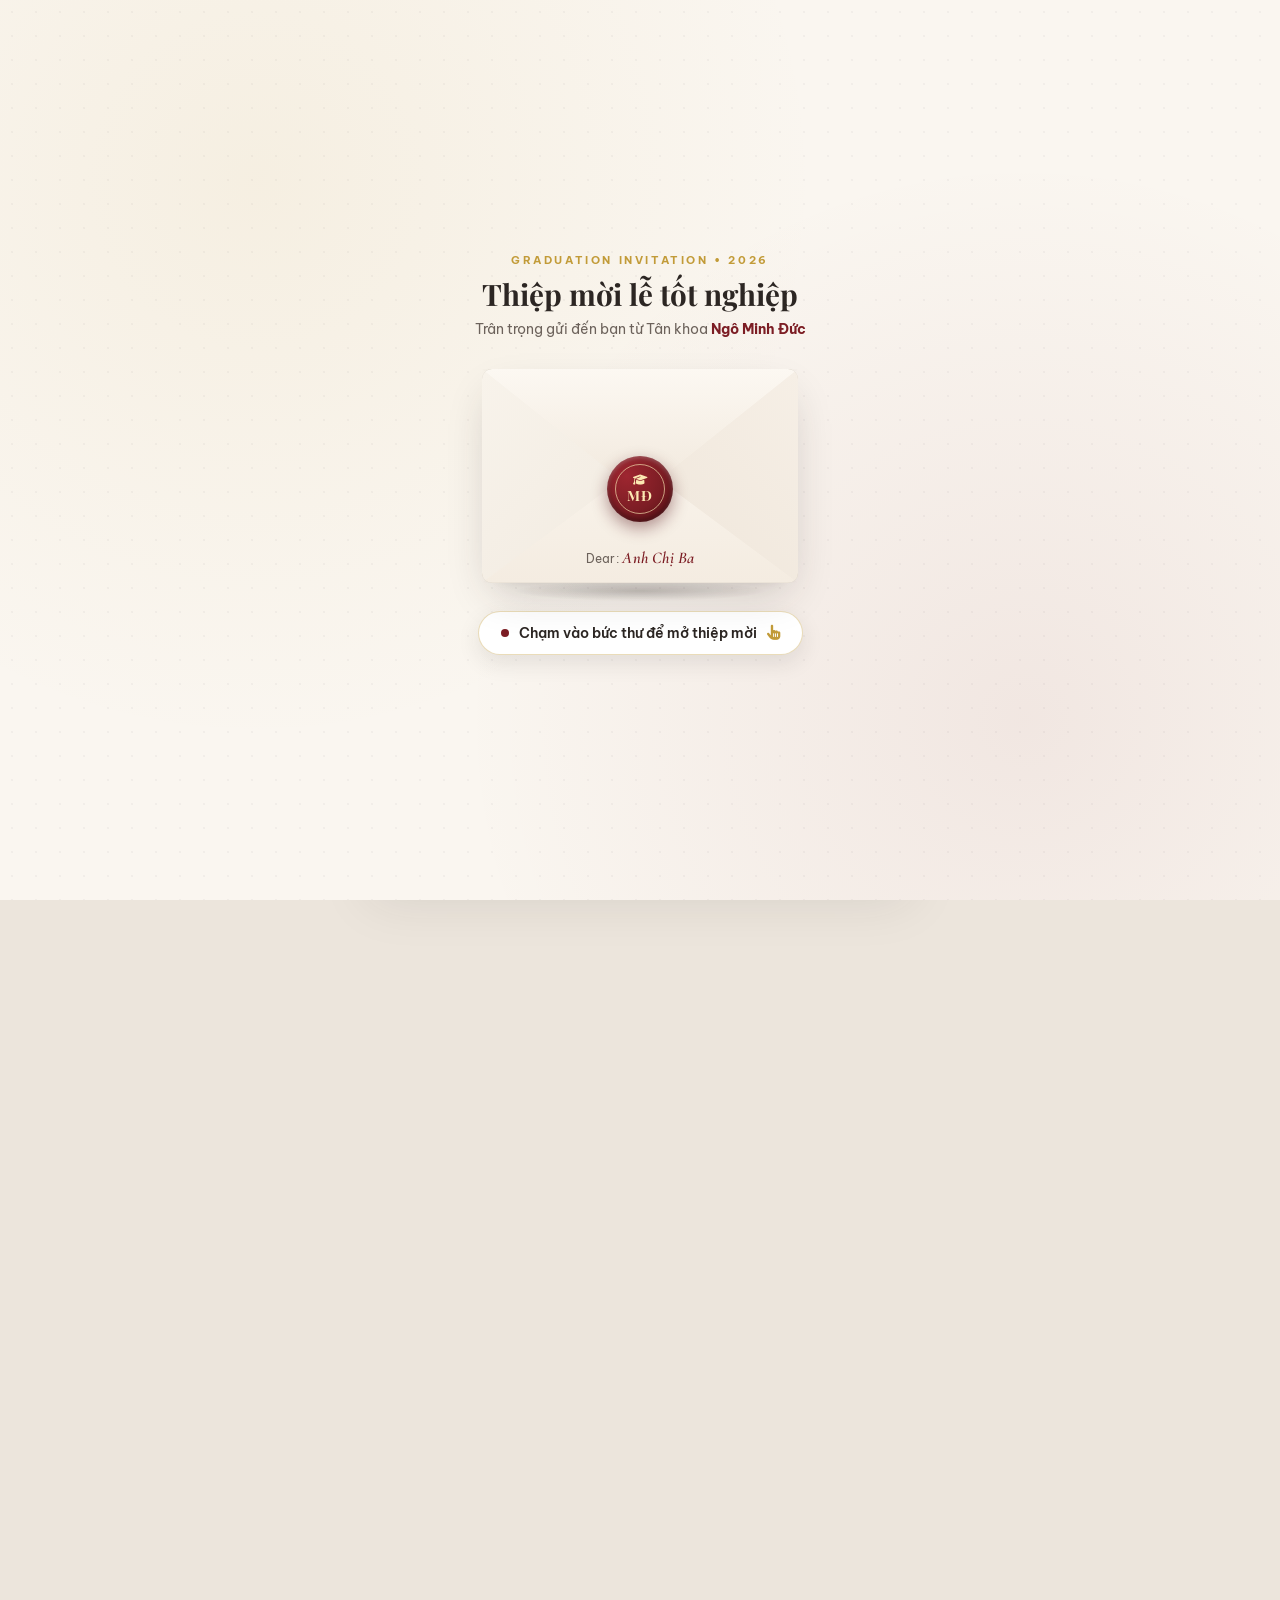
==== commit 2db9623e: "Dong bo font Cormorant Garamond nghieng sang trong cho ten nguoi nhan o phan Dear" ====
--- a/anh-chi-ba/index.html
+++ b/anh-chi-ba/index.html
@@ -48,8 +48,8 @@
   <!-- Font Awesome 6 Icons -->
   <link rel="stylesheet" href="https://cdnjs.cloudflare.com/ajax/libs/font-awesome/6.5.1/css/all.min.css">
 
-  <!-- Custom Stylesheet (v=2026112702 để tránh cache CSS cũ) -->
-  <link rel="stylesheet" href="../css/style.css?v=2026112702">
+  <!-- Custom Stylesheet (v=2026112703 để tránh cache CSS cũ) -->
+  <link rel="stylesheet" href="../css/style.css?v=2026112703">
 </head>
 <body class="envelope-locked">
 
@@ -254,11 +254,34 @@
     </header>
 
 
-    <!-- ======================================================== -->
-    <!-- PHẦN 2: ẢNH CHÂN DUNG TỐT NGHIỆP THEO KHUNG MẪU POLAROID -->
-    <!-- ======================================================== -->
+    <!-- ================================================================== -->
+    <!-- PHẦN 2: LỜI NGỎ CHÂN THÀNH & ẢNH CHÂN DUNG TỐT NGHIỆP POLAROID     -->
+    <!-- ================================================================== -->
     <section class="portrait-showcase-section" id="portrait-section">
-      
+
+      <!-- Lời ngỏ chân thành -->
+      <div class="invitation-letter reveal">
+        <div class="letter-stamp reveal">
+          <i class="fa-solid fa-envelope-open-text"></i>
+        </div>
+        <p class="section-badge reveal reveal-delay-1">THƯ MỜI</p>
+        <h3 class="section-title reveal reveal-delay-1">Lời ngỏ chân thành</h3>
+        <div class="divider-ornament reveal reveal-delay-2">
+          <span></span><i class="fa-solid fa-feather-pointed"></i><span></span>
+        </div>
+        <div class="letter-content">
+          <p class="reveal">
+            Em xin gửi lời cảm ơn và lòng biết ơn sâu sắc nhất từ tận đáy lòng đến Anh Chị Ba!
+          </p>
+          <p class="reveal reveal-delay-1">
+            Suốt những năm tháng qua, ngoài Ba Mẹ ra thì Anh Chị Ba chính là điểm tựa lớn nhất của em. Cảm ơn Anh Chị đã luôn thương em, cùng Ba Mẹ lo lắng, bảo bọc, chỉ bảo và giúp đỡ em hết lòng cả về vật chất lẫn tinh thần để em có thể yên tâm học hành đến ngày hôm nay.
+          </p>
+          <p class="highlight-invitation reveal reveal-delay-2">
+            Tấm bằng tốt nghiệp này không chỉ là nỗ lực của riêng em, mà còn là công sức và sự hy sinh thầm lặng của Anh Chị Ba dành cho đứa em này. Ngày vui trọng đại của cuộc đời em, em chỉ mong có Anh Chị Ba ở bên để cùng chia sẻ niềm tự hào và hạnh phúc này!
+          </p>
+        </div>
+      </div>
+
       <!-- Khung ảnh Polaroid cao cấp theo mẫu tham khảo -->
       <div class="polaroid-vintage-container reveal">
         <!-- Băng dính Washi Tape góc trên bên phải -->
@@ -327,29 +350,6 @@
               </svg>
             </div>
           </div>
-        </div>
-      </div>
-
-      <!-- Lời ngỏ chân thành -->
-      <div class="invitation-letter reveal">
-        <div class="letter-stamp reveal">
-          <i class="fa-solid fa-envelope-open-text"></i>
-        </div>
-        <p class="section-badge reveal reveal-delay-1">THƯ MỜI</p>
-        <h3 class="section-title reveal reveal-delay-1">Lời ngỏ chân thành</h3>
-        <div class="divider-ornament reveal reveal-delay-2">
-          <span></span><i class="fa-solid fa-feather-pointed"></i><span></span>
-        </div>
-        <div class="letter-content">
-          <p class="reveal">
-            Em xin gửi lời cảm ơn và lòng biết ơn sâu sắc nhất từ tận đáy lòng đến Anh Chị Ba!
-          </p>
-          <p class="reveal reveal-delay-1">
-            Suốt những năm tháng qua, ngoài Ba Mẹ ra thì Anh Chị Ba chính là điểm tựa lớn nhất của em. Cảm ơn Anh Chị đã luôn thương em, cùng Ba Mẹ lo lắng, bảo bọc, chỉ bảo và giúp đỡ em hết lòng cả về vật chất lẫn tinh thần để em có thể yên tâm học hành đến ngày hôm nay.
-          </p>
-          <p class="highlight-invitation reveal reveal-delay-2">
-            Tấm bằng tốt nghiệp này không chỉ là nỗ lực của riêng em, mà còn là công sức và sự hy sinh thầm lặng của Anh Chị Ba dành cho đứa em này. Ngày vui trọng đại của cuộc đời em, em chỉ mong có Anh Chị Ba ở bên để cùng chia sẻ niềm tự hào và hạnh phúc này!
-          </p>
         </div>
       </div>
 
@@ -723,6 +723,6 @@
   <div id="toastNotification" class="toast-notification"></div>
 
   <!-- JavaScript (v=2026112604 để tránh cache JS cũ) -->
-  <script src="../js/script.js?v=2026112604"></script>
+  <script src="../js/script.js?v=2026112701"></script>
 </body>
 </html>
--- a/css/style.css
+++ b/css/style.css
@@ -323,15 +323,21 @@
 }
 
 .envelope-pocket-to {
-  font-size: 0.68rem;
+  font-size: 0.72rem;
   color: var(--text-muted);
-  letter-spacing: 0.4px;
+  letter-spacing: 0.3px;
+  text-align: center;
+  padding: 0 22px;
+  line-height: 1.25;
 }
 
 .envelope-pocket-to em {
-  font-family: var(--font-serif);
-  color: var(--text-main);
+  font-family: var(--font-display);
+  font-style: italic;
+  font-size: 1.02rem;
   font-weight: 600;
+  color: var(--accent-burgundy);
+  letter-spacing: 0.2px;
 }
 
 /* Nắp phong bì 3D */
@@ -951,6 +957,7 @@
 .card-salutation {
   display: inline-flex;
   flex-direction: column;
+  max-width: 100%;
   margin: 10px 0 12px 0;
 }
 
@@ -963,9 +970,13 @@
 }
 
 .recipients-name {
-  font-size: 0.95rem;
+  font-family: var(--font-display);
+  font-size: 1.5rem;
+  font-style: italic;
   font-weight: 600;
-  color: var(--text-main);
+  color: var(--accent-burgundy);
+  line-height: 1.25;
+  letter-spacing: 0.2px;
   margin-top: 2px;
 }
 
@@ -2846,6 +2857,19 @@
   .school-vn {
     font-size: 0.66rem;
   }
+  .recipients-name {
+    font-size: 1.32rem;
+  }
+  .envelope-pocket-bottom {
+    padding-bottom: 10px;
+  }
+  .envelope-pocket-to {
+    font-size: 0.68rem;
+    padding: 0 16px;
+  }
+  .envelope-pocket-to em {
+    font-size: 0.9rem;
+  }
   .portrait-showcase-section {
     padding: 20px 4px 16px 4px;
   }
